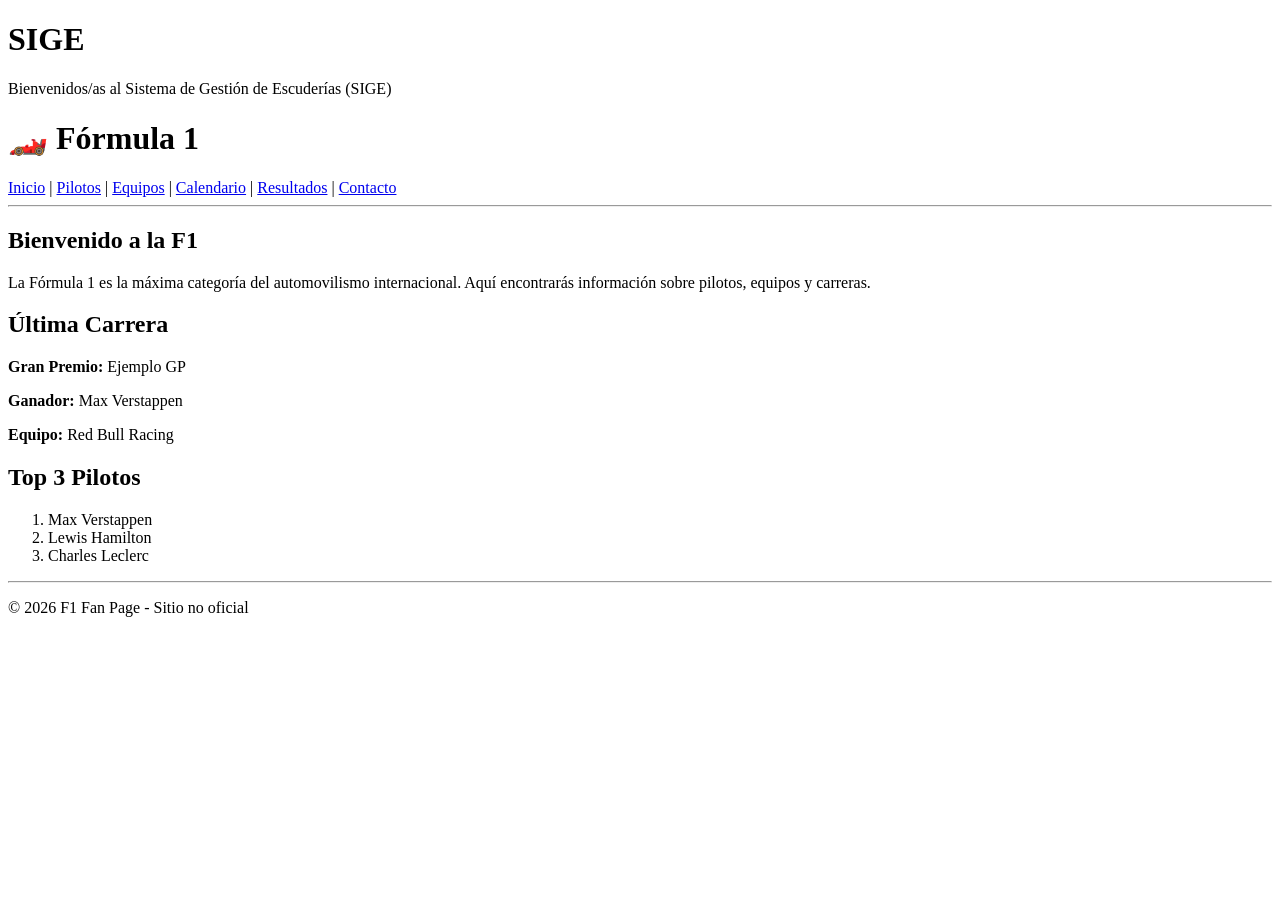
==== index.html @ 99546d3a "Página de contacto añadida junto a su ruta en main" ====
<!DOCTYPE html>
<html lang="en">
<head>
    <meta charset="UTF-8">
    <meta name="viewport" content="width=device-width, initial-scale=1.0">
    <title>SIGE</title>
</head>
<body>
    <h1>SIGE</h1>
    <p>Bienvenidos/as al Sistema de Gestión de Escuderías (SIGE)</p>

    <header>
        <h1>🏎️ Fórmula 1</h1>
        <nav>
            <a href="#">Inicio</a> |
            <a href="#">Pilotos</a> |
            <a href="#">Equipos</a> |
            <a href="#">Calendario</a> |
            <a href="#">Resultados</a> |
            <a href="contacto.html">Contacto</a>
        </nav>
    </header>

    <hr>

    <main>
        <section>
            <h2>Bienvenido a la F1</h2>
            <p>
                La Fórmula 1 es la máxima categoría del automovilismo internacional.
                Aquí encontrarás información sobre pilotos, equipos y carreras.
            </p>
        </section>

        <section>
            <h2>Última Carrera</h2>
            <p><strong>Gran Premio:</strong> Ejemplo GP</p>
            <p><strong>Ganador:</strong> Max Verstappen</p>
            <p><strong>Equipo:</strong> Red Bull Racing</p>
        </section>

        <section>
            <h2>Top 3 Pilotos</h2>
            <ol>
                <li>Max Verstappen</li>
                <li>Lewis Hamilton</li>
                <li>Charles Leclerc</li>
            </ol>
        </section>
    </main>

    <hr>

    <footer>
        <p>© 2026 F1 Fan Page - Sitio no oficial</p>
    </footer>
    
</body>
</html>
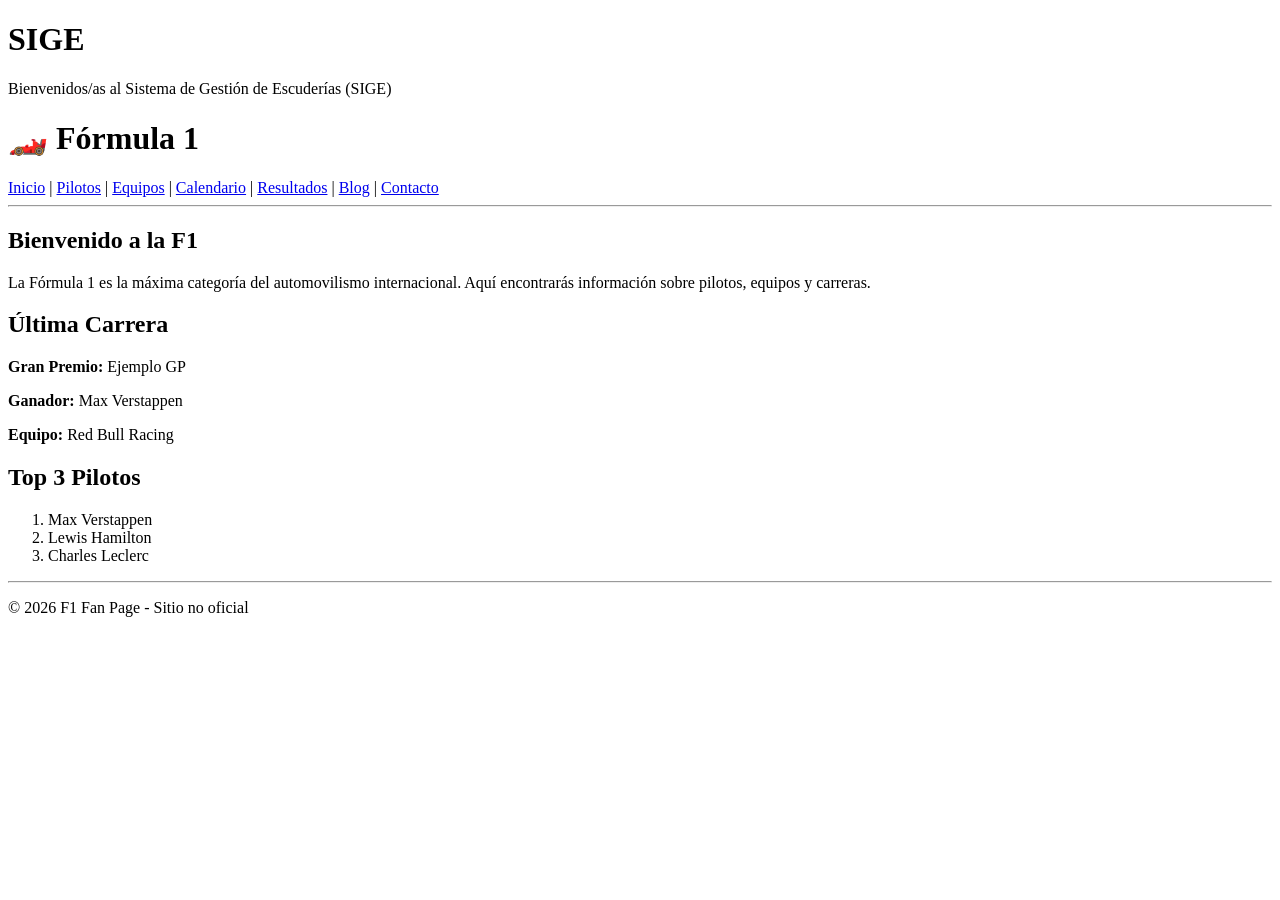
==== commit 0048ea92: "Barra de navegación añadida en cada página, rutas de blog y contacto añadidas." ====
--- a/index.html
+++ b/index.html
@@ -17,6 +17,7 @@
             <a href="#">Equipos</a> |
             <a href="#">Calendario</a> |
             <a href="#">Resultados</a> |
+            <a href="blog.html">Blog</a> |
             <a href="contacto.html">Contacto</a>
         </nav>
     </header>
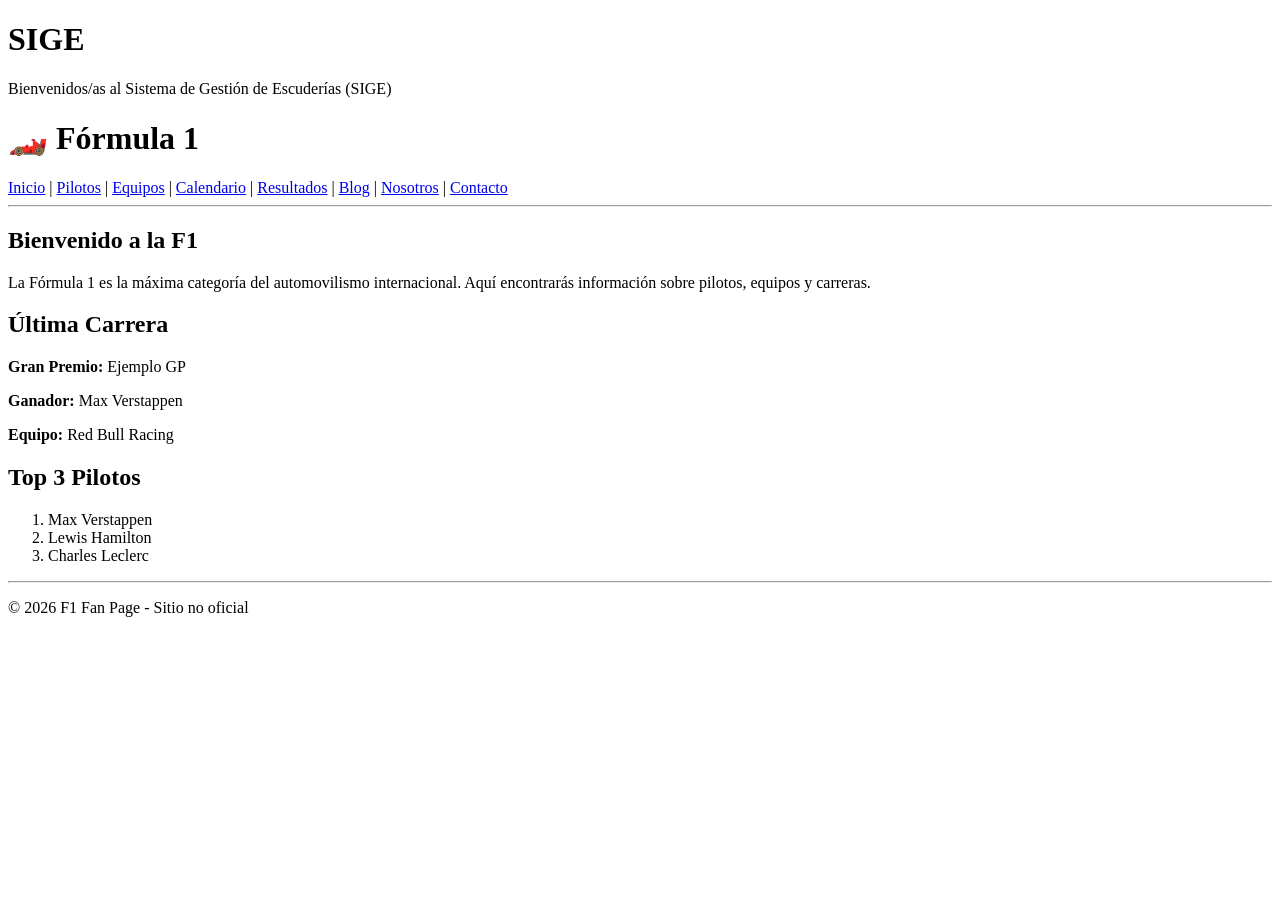
==== commit 26b0f662: "Nav con referencia del apartado de nosotros" ====
--- a/index.html
+++ b/index.html
@@ -18,6 +18,7 @@
             <a href="#">Calendario</a> |
             <a href="#">Resultados</a> |
             <a href="blog.html">Blog</a> |
+            <a href="nosotros.html">Nosotros</a> |
             <a href="contacto.html">Contacto</a>
         </nav>
     </header>
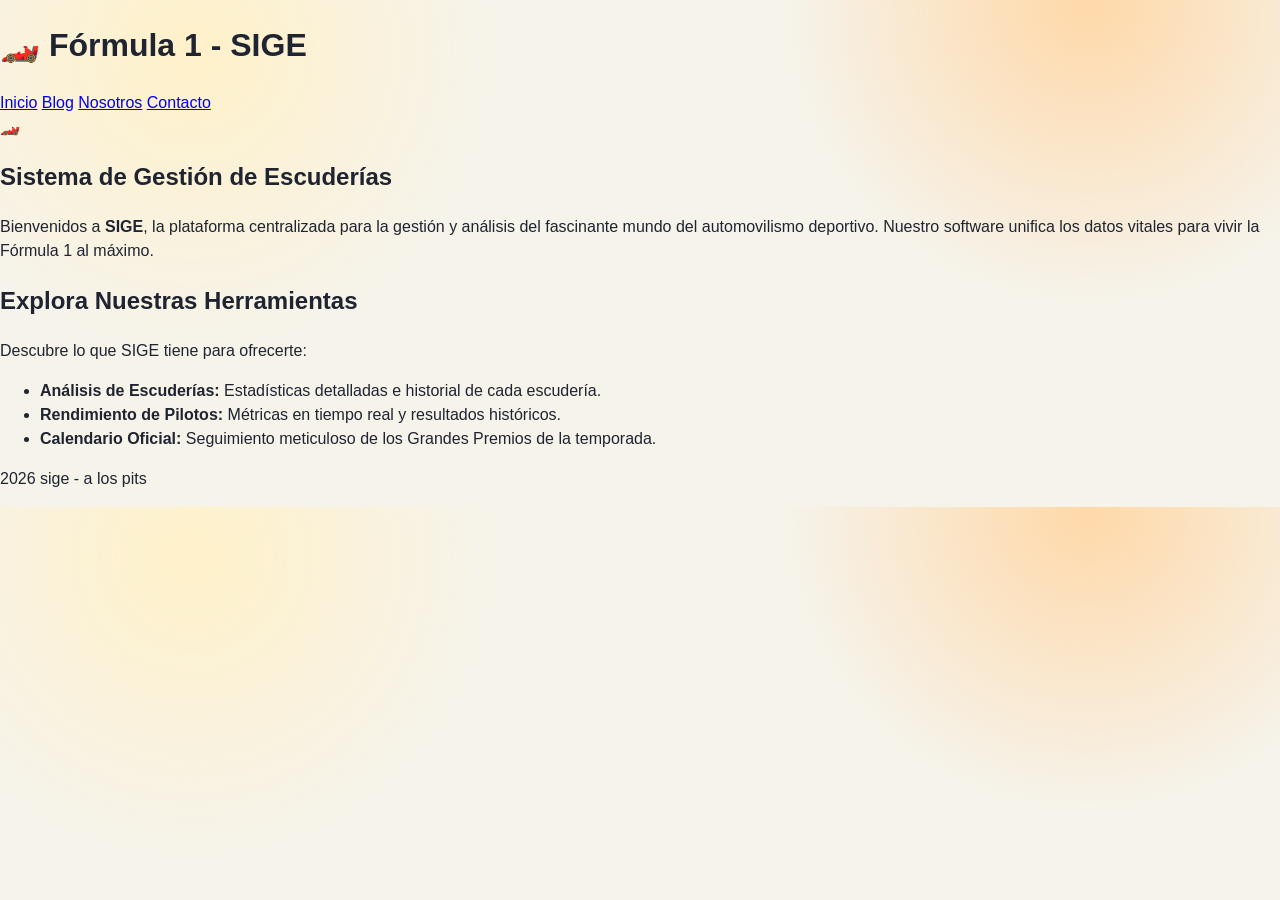
==== commit 72fc7c48: "Se generan cambios de nav y sections por actividad 1 git" ====
--- a/index.html
+++ b/index.html
@@ -4,57 +4,51 @@
     <meta charset="UTF-8">
     <meta name="viewport" content="width=device-width, initial-scale=1.0">
     <title>SIGE</title>
+    <link rel="stylesheet" href="css/styles.css">
+    <script src="js/index.js" defer></script>
 </head>
 <body>
-    <h1>SIGE</h1>
-    <p>Bienvenidos/as al Sistema de Gestión de Escuderías (SIGE)</p>
-
     <header>
-        <h1>🏎️ Fórmula 1</h1>
+        <div class="header-top">
+            <h1>🏎️ Fórmula 1 - SIGE</h1>
+        </div>
         <nav>
-            <a href="#">Inicio</a> |
-            <a href="#">Pilotos</a> |
-            <a href="#">Equipos</a> |
-            <a href="#">Calendario</a> |
-            <a href="#">Resultados</a> |
-            <a href="blog.html">Blog</a> |
-            <a href="nosotros.html">Nosotros</a> |
+            <a href="index.html">Inicio</a>
+            <a href="blog.html">Blog</a>
+            <a href="nosotros.html">Nosotros</a>
             <a href="contacto.html">Contacto</a>
         </nav>
     </header>
 
-    <hr>
+    <div class="hero-track">
+        <div class="speed-lines"></div>
+        <div class="f1-car">
+            <span class="car-emoji">🏎️</span>
+        </div>
+    </div>
 
     <main>
         <section>
-            <h2>Bienvenido a la F1</h2>
+            <h2>Sistema de Gestión de Escuderías</h2>
             <p>
-                La Fórmula 1 es la máxima categoría del automovilismo internacional.
-                Aquí encontrarás información sobre pilotos, equipos y carreras.
+                Bienvenidos a <strong>SIGE</strong>, la plataforma centralizada para la gestión y análisis del fascinante mundo del automovilismo deportivo. 
+                Nuestro software unifica los datos vitales para vivir la Fórmula 1 al máximo.
             </p>
         </section>
 
         <section>
-            <h2>Última Carrera</h2>
-            <p><strong>Gran Premio:</strong> Ejemplo GP</p>
-            <p><strong>Ganador:</strong> Max Verstappen</p>
-            <p><strong>Equipo:</strong> Red Bull Racing</p>
-        </section>
-
-        <section>
-            <h2>Top 3 Pilotos</h2>
-            <ol>
-                <li>Max Verstappen</li>
-                <li>Lewis Hamilton</li>
-                <li>Charles Leclerc</li>
-            </ol>
+            <h2>Explora Nuestras Herramientas</h2>
+            <p>Descubre lo que SIGE tiene para ofrecerte:</p>
+            <ul>
+                <li><strong>Análisis de Escuderías:</strong> Estadísticas detalladas e historial de cada escudería.</li>
+                <li><strong>Rendimiento de Pilotos:</strong> Métricas en tiempo real y resultados históricos.</li>
+                <li><strong>Calendario Oficial:</strong> Seguimiento meticuloso de los Grandes Premios de la temporada.</li>
+            </ul>
         </section>
     </main>
 
-    <hr>
-
     <footer>
-        <p>© 2026 F1 Fan Page - Sitio no oficial</p>
+        <p>2026 sige - a los pits</p>
     </footer>
     
 </body>
--- a/css/styles.css
+++ b/css/styles.css
@@ -0,0 +1,156 @@
+:root {
+	--bg: #f6f3ea;
+	--surface: #fffaf0;
+	--text: #1f2430;
+	--muted: #5b6270;
+	--accent: #b22222;
+	--accent-dark: #7f1313;
+	--line: #e8ddc7;
+}
+
+* {
+	box-sizing: border-box;
+}
+
+body {
+	margin: 0;
+	font-family: "Segoe UI", Tahoma, Geneva, Verdana, sans-serif;
+	color: var(--text);
+	background:
+		radial-gradient(circle at 15% 10%, #fff1c9 0, transparent 25%),
+		radial-gradient(circle at 85% 0, #ffd8a8 0, transparent 25%),
+		var(--bg);
+	line-height: 1.5;
+}
+
+.container {
+	width: min(1100px, 92%);
+	margin: 0 auto;
+}
+
+.site-header {
+	padding: 1.25rem 0 3rem;
+}
+
+.nav {
+	display: flex;
+	justify-content: space-between;
+	align-items: center;
+	gap: 1rem;
+	flex-wrap: wrap;
+}
+
+.logo {
+	margin: 0;
+	letter-spacing: 0.05em;
+}
+
+.menu {
+	list-style: none;
+	display: flex;
+	gap: 1rem;
+	padding: 0;
+	margin: 0;
+	flex-wrap: wrap;
+}
+
+.menu a {
+	text-decoration: none;
+	color: var(--text);
+	font-weight: 600;
+}
+
+.menu a:hover {
+	color: var(--accent);
+}
+
+.hero {
+	background: linear-gradient(120deg, #fffbe8, #ffe9ce);
+	border: 1px solid var(--line);
+	border-radius: 16px;
+	padding: 2.2rem;
+	margin-top: 1.5rem;
+}
+
+.eyebrow {
+	text-transform: uppercase;
+	letter-spacing: 0.08em;
+	color: var(--muted);
+	font-size: 0.8rem;
+	margin-bottom: 0.5rem;
+}
+
+.hero h2 {
+	margin-top: 0;
+	font-size: clamp(1.8rem, 4vw, 2.6rem);
+}
+
+.btn {
+	display: inline-block;
+	margin-top: 0.8rem;
+	background: var(--accent);
+	color: #fff;
+	text-decoration: none;
+	padding: 0.75rem 1.1rem;
+	border-radius: 10px;
+	font-weight: 600;
+}
+
+.btn:hover {
+	background: var(--accent-dark);
+}
+
+.section {
+	background: var(--surface);
+	border: 1px solid var(--line);
+	border-radius: 14px;
+	padding: 1.4rem;
+	margin-bottom: 1rem;
+}
+
+.section h3 {
+	margin-top: 0;
+}
+
+.contacto form {
+	margin-top: 1rem;
+	display: grid;
+	gap: 0.45rem;
+}
+
+.contacto input,
+.contacto textarea {
+	width: 100%;
+	padding: 0.65rem 0.7rem;
+	border-radius: 10px;
+	border: 1px solid #cfc6b1;
+	font: inherit;
+}
+
+.contacto textarea {
+	min-height: 120px;
+	resize: vertical;
+}
+
+.contacto button {
+	width: fit-content;
+	border: 0;
+	border-radius: 10px;
+	background: var(--accent);
+	color: #fff;
+	font-weight: 600;
+	padding: 0.7rem 1rem;
+	cursor: pointer;
+}
+
+.footer {
+	text-align: center;
+	padding: 1.5rem 1rem 2rem;
+	color: var(--muted);
+}
+
+@media (max-width: 700px) {
+	.hero {
+		padding: 1.4rem;
+	}
+}
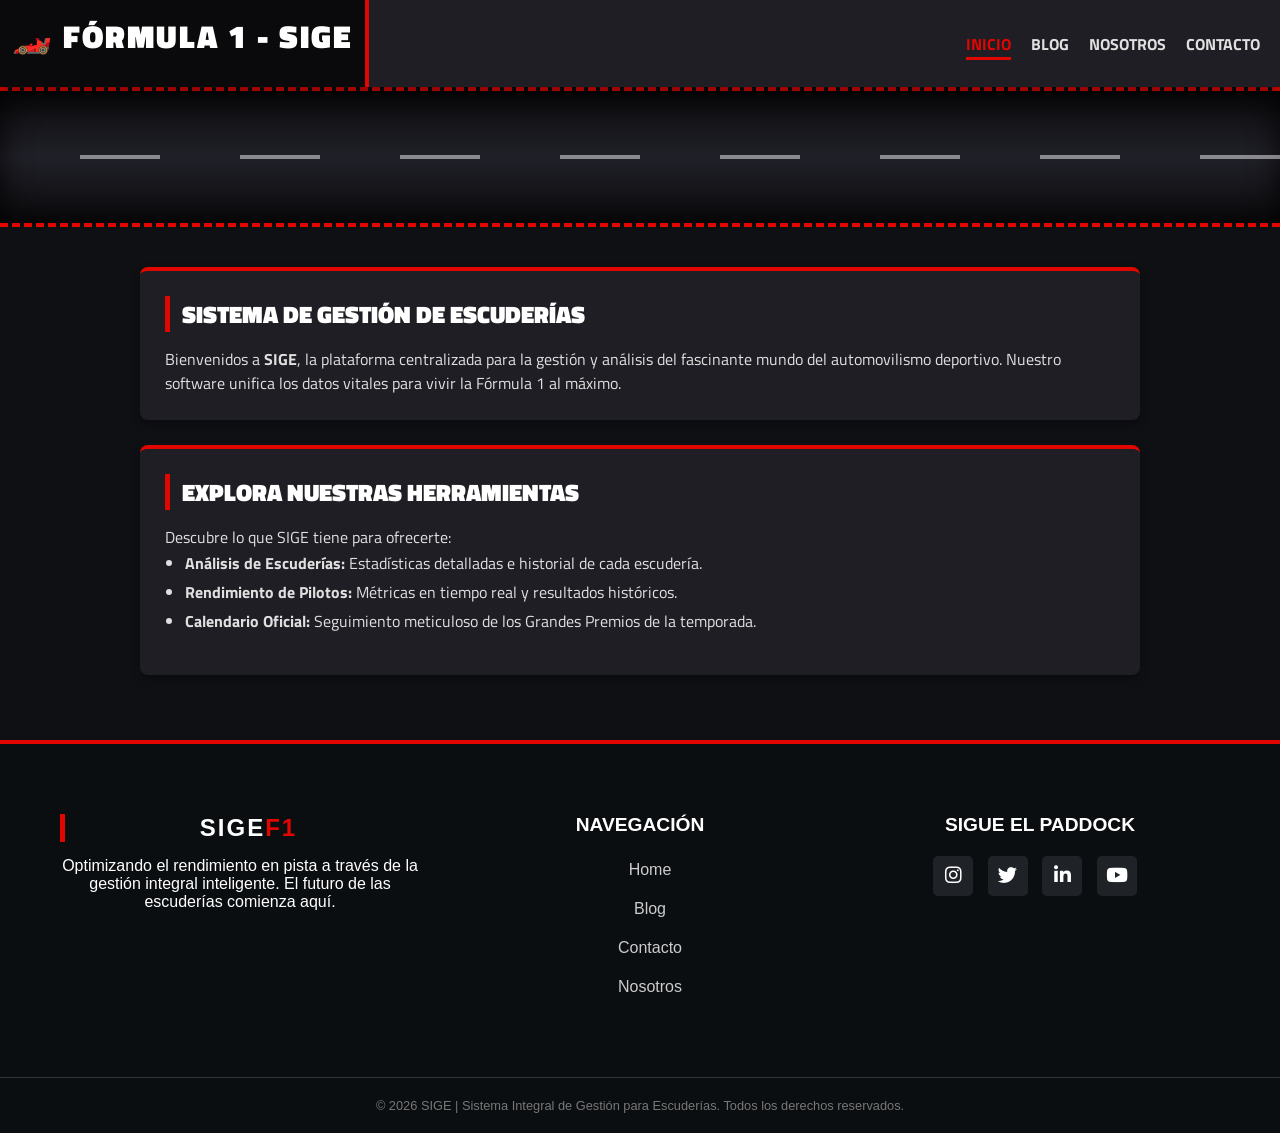
==== commit d752ef8d: "Footer modernizado añadido a cada página." ====
--- a/index.html
+++ b/index.html
@@ -5,6 +5,7 @@
     <meta name="viewport" content="width=device-width, initial-scale=1.0">
     <title>SIGE</title>
     <link rel="stylesheet" href="css/styles.css">
+    <link rel="stylesheet" href="https://cdnjs.cloudflare.com/ajax/libs/font-awesome/6.5.1/css/all.min.css">
     <script src="js/index.js" defer></script>
 </head>
 <body>
@@ -47,9 +48,41 @@
         </section>
     </main>
 
-    <footer>
-        <p>2026 sige - a los pits</p>
-    </footer>
+    <footer class="footer-sige">
+        <div class="container">
+          <div class="footer-content">
+            
+            <div class="footer-section about">
+              <h2 class="logo-text">SIGE<span>F1</span></h2>
+              <p>Optimizando el rendimiento en pista a través de la gestión integral inteligente. El futuro de las escuderías comienza aquí.</p>
+            </div>
+      
+            <div class="footer-section links">
+              <h3>Navegación</h3>
+              <ul>
+                <li><a href="index.html">Home</a></li>
+                <li><a href="blog.html">Blog</a></li>
+                <li><a href="contacto.html">Contacto</a></li>
+                <li><a href="nosotros.html">Nosotros</a></li>
+              </ul>
+            </div>
+      
+            <div class="footer-section social">
+              <h3>Sigue el Paddock</h3>
+              <div class="social-icons">
+                <a href="#"><i class="fab fa-instagram"></i></a>
+                <a href="#"><i class="fab fa-twitter"></i></a>
+                <a href="#"><i class="fab fa-linkedin-in"></i></a>
+                <a href="#"><i class="fab fa-youtube"></i></a>
+              </div>
+            </div>
+          </div>
+      
+          <div class="footer-bottom">
+            &copy; 2026 SIGE | Sistema Integral de Gestión para Escuderías. Todos los derechos reservados.
+          </div>
+        </div>
+      </footer>
     
 </body>
 </html>
--- a/css/styles.css
+++ b/css/styles.css
@@ -1,156 +1,266 @@
+/* Estilos F1 SIGE - Compacto, Moderno y Responsivo */
+@import url('https://fonts.googleapis.com/css2?family=Titillium+Web:wght@400;700;800&display=swap');
+
 :root {
-	--bg: #f6f3ea;
-	--surface: #fffaf0;
-	--text: #1f2430;
-	--muted: #5b6270;
-	--accent: #b22222;
-	--accent-dark: #7f1313;
-	--line: #e8ddc7;
-}
-
-* {
-	box-sizing: border-box;
-}
+	--f1-red: #e10600;
+	--f1-dark: #0f1014;
+	--f1-surface: #1e1e24;
+	--f1-text: #e0e0e0;
+	--f1-text-muted: #9e9e9e;
+	--radius: 8px;
+}
+
+* { margin: 0; padding: 0; box-sizing: border-box; }
 
 body {
-	margin: 0;
-	font-family: "Segoe UI", Tahoma, Geneva, Verdana, sans-serif;
-	color: var(--text);
-	background:
-		radial-gradient(circle at 15% 10%, #fff1c9 0, transparent 25%),
-		radial-gradient(circle at 85% 0, #ffd8a8 0, transparent 25%),
-		var(--bg);
-	line-height: 1.5;
-}
-
-.container {
-	width: min(1100px, 92%);
+	font-family: "Titillium Web", sans-serif;
+	background: var(--f1-dark);
+	color: var(--f1-text);
+	display: flex;
+	flex-direction: column;
+	min-height: 100vh;
+}
+
+header {
+	background: var(--f1-surface);
+	box-shadow: 0 4px 15px rgba(0,0,0,0.5);
+	position: sticky;
+	top: 0;
+	z-index: 100;
+}
+
+.header-top {
+	background: #0a0a0c;
+	color: #fff;
+	padding: 12px;
+	text-align: center;
+	letter-spacing: 2px;
+	border-bottom: 4px solid var(--f1-red);
+}
+
+nav {
+	display: flex;
+	justify-content: center;
+	flex-wrap: wrap;
+	gap: 20px;
+	padding: 15px;
+}
+
+nav a {
+	color: var(--f1-text);
+	text-decoration: none;
+	font-weight: 700;
+	text-transform: uppercase;
+	transition: color 0.3s, transform 0.3s;
+	position: relative;
+}
+
+nav a::after {
+	content: '';
+	position: absolute;
+	width: 0; height: 3px;
+	bottom: -4px; left: 0;
+	background: var(--f1-red);
+	transition: width 0.3s;
+}
+
+nav a:hover, nav a.active { color: var(--f1-red); }
+nav a:hover::after, nav a.active::after { width: 100%; }
+
+main {
+	flex: 1;
+	width: 90%;
+	max-width: 1000px;
+	margin: 40px auto;
+}
+
+h1, h2, h3 { text-transform: uppercase; font-weight: 800; color: #fff; margin-bottom: 15px; }
+h2 { border-left: 5px solid var(--f1-red); padding-left: 12px; }
+
+article, section, form {
+	background: var(--f1-surface);
+	padding: 25px;
+	border-radius: var(--radius);
+	box-shadow: 0 4px 10px rgba(0,0,0,0.3);
+	margin-bottom: 25px;
+	border-top: 4px solid var(--f1-red);
+	transition: transform 0.3s ease, border-color 0.3s;
+}
+
+article:hover, section:hover {
+	transform: translateY(-5px);
+	border-top-color: #fff;
+}
+
+img { width: 100%; border-radius: var(--radius); margin-bottom: 15px; }
+ul { margin-left: 20px; margin-bottom: 15px; line-height: 1.8; }
+
+.contact-info { background: #16161a; padding: 20px; border-radius: var(--radius); margin-bottom: 20px; border: 1px solid #333; }
+.contact-info p { margin-bottom: 10px; font-size: 1.1rem; }
+
+.form-group { margin-bottom: 20px; }
+label { font-weight: 700; display: block; margin-bottom: 8px; color: var(--f1-text-muted); }
+input, textarea {
+	width: 100%; padding: 14px;
+	background: var(--f1-dark);
+	color: #fff;
+	border: 1px solid #333;
+	border-radius: var(--radius);
+	font-family: inherit;
+	transition: 0.3s;
+}
+input:focus, textarea:focus { outline: none; border-color: var(--f1-red); box-shadow: 0 0 8px rgba(225,6,0,0.3);}
+
+button {
+	background: var(--f1-red);
+	color: #fff;
+	border: none;
+	padding: 14px 28px;
+	font-weight: 800;
+	text-transform: uppercase;
+	border-radius: var(--radius);
+	cursor: pointer;
+	transition: 0.3s;
+	width: 100%;
+	letter-spacing: 1px;
+}
+button:hover { background: #ff1a1a; transform: scale(1.02); }
+
+footer {
+	background: #0a0a0c;
+	color: var(--f1-text-muted);
+	text-align: center;
+	padding: 25px;
+	margin-top: auto;
+	border-top: 1px solid #222;
+}
+
+.fade-in { opacity: 0; transform: translateY(20px); transition: 0.6s ease-out; }
+.fade-in.visible { opacity: 1; transform: translateY(0); }
+
+/* Pista y Animación del Auto de Carrera F1 */
+.hero-track {
+	position: relative;
+	width: 100%;
+	height: 140px;
+	background: linear-gradient(0deg, #0a0a0c 0%, #202028 50%, #0a0a0c 100%);
+	border-top: 4px dashed var(--f1-red);
+	border-bottom: 4px dashed var(--f1-red);
+	overflow: hidden;
+	display: flex;
+	align-items: center;
+	box-shadow: inset 0 0 30px rgba(0,0,0,0.8);
+}
+
+.speed-lines {
+	position: absolute;
+	top: 50%;
+	left: 0;
+	width: 200%;
+	height: 4px;
+	background: repeating-linear-gradient(90deg, transparent, transparent 80px, rgba(255,255,255,0.8) 80px, rgba(255,255,255,0.8) 160px);
+	transform: translateY(-50%);
+	animation: moveTrack 0.4s linear infinite;
+	opacity: 0.6;
+}
+
+.f1-car {
+	position: absolute;
+	font-size: 6rem;
+	left: -200px;
+	z-index: 2;
+	display: flex;
+	align-items: center;
+	animation: driveCar 4s cubic-bezier(0.3, 0.1, 0.7, 0.9) infinite;
+	filter: drop-shadow(0 15px 10px rgba(0,0,0,0.8));
+}
+
+.car-emoji {
+	display: inline-block;
+	transform: scaleX(-1);
+}
+
+@keyframes moveTrack {
+	from { transform: translateY(-50%) translateX(0); }
+	to { transform: translateY(-50%) translateX(-160px); }
+}
+
+@keyframes driveCar {
+	0% { left: -250px; transform: scale(0.8) rotate(3deg); }
+	15% { left: 10%; transform: scale(1) rotate(-1deg); }
+	80% { left: 80%; transform: scale(1.1) rotate(1deg); }
+	100% { left: 120%; transform: scale(0.8) rotate(0deg); }
+}
+
+/* Responsivo */
+@media (min-width: 768px) {
+	button { width: auto; }
+	header { display: flex; align-items: center; justify-content: space-between; padding-right: 20px; }
+	.header-top { border-bottom: none; border-right: 4px solid var(--f1-red); }
+	nav { padding: 0; }
+}
+
+/* Estilos Base */
+.footer-sige {
+	background-color: #0b0e11; /* Negro profundo tipo asfalto */
+	color: #ffffff;
+	padding: 50px 0 20px;
+	font-family: 'Segoe UI', Tahoma, Geneva, Verdana, sans-serif;
+	border-top: 4px solid #e10600; /* El rojo característico de la F1 */
+  }
+  
+  .footer-content {
+	display: flex;
+	justify-content: space-around;
+	flex-wrap: wrap;
+	max-width: 1200px;
 	margin: 0 auto;
-}
-
-.site-header {
-	padding: 1.25rem 0 3rem;
-}
-
-.nav {
-	display: flex;
-	justify-content: space-between;
-	align-items: center;
-	gap: 1rem;
-	flex-wrap: wrap;
-}
-
-.logo {
-	margin: 0;
-	letter-spacing: 0.05em;
-}
-
-.menu {
-	list-style: none;
-	display: flex;
-	gap: 1rem;
-	padding: 0;
-	margin: 0;
-	flex-wrap: wrap;
-}
-
-.menu a {
-	text-decoration: none;
-	color: var(--text);
-	font-weight: 600;
-}
-
-.menu a:hover {
-	color: var(--accent);
-}
-
-.hero {
-	background: linear-gradient(120deg, #fffbe8, #ffe9ce);
-	border: 1px solid var(--line);
-	border-radius: 16px;
-	padding: 2.2rem;
-	margin-top: 1.5rem;
-}
-
-.eyebrow {
+  }
+  
+  .footer-section {
+	flex: 1;
+	padding: 20px;
+	min-width: 250px;
+  }
+  
+  .logo-text { font-weight: 800; letter-spacing: 2px; }
+  .logo-text span { color: #e10600; }
+  
+  .footer-section h3 {
+	margin-bottom: 20px;
+	font-size: 1.2rem;
 	text-transform: uppercase;
-	letter-spacing: 0.08em;
-	color: var(--muted);
+  }
+  
+  .footer-section ul { list-style: none; padding: 0; }
+  .footer-section ul li { margin-bottom: 10px; }
+  .footer-section a { color: #ccc; text-decoration: none; transition: 0.3s; }
+  .footer-section a:hover { color: #e10600; }
+  
+  /* Iconos de Redes Sociales */
+  .social-icons a {
+	display: inline-block;
+	width: 40px;
+	height: 40px;
+	background: #1f2328;
+	color: white;
+	text-align: center;
+	line-height: 40px;
+	border-radius: 5px;
+	margin-right: 10px;
+	font-size: 1.2rem;
+	transition: all 0.3s ease;
+  }
+  
+  .social-icons a:hover {
+	transform: translateY(-5px); /* Efecto de elevación */
+  }
+  
+  .footer-bottom {
+	text-align: center;
+	margin-top: 40px;
+	padding-top: 20px;
+	border-top: 1px solid #333;
 	font-size: 0.8rem;
-	margin-bottom: 0.5rem;
-}
-
-.hero h2 {
-	margin-top: 0;
-	font-size: clamp(1.8rem, 4vw, 2.6rem);
-}
-
-.btn {
-	display: inline-block;
-	margin-top: 0.8rem;
-	background: var(--accent);
-	color: #fff;
-	text-decoration: none;
-	padding: 0.75rem 1.1rem;
-	border-radius: 10px;
-	font-weight: 600;
-}
-
-.btn:hover {
-	background: var(--accent-dark);
-}
-
-.section {
-	background: var(--surface);
-	border: 1px solid var(--line);
-	border-radius: 14px;
-	padding: 1.4rem;
-	margin-bottom: 1rem;
-}
-
-.section h3 {
-	margin-top: 0;
-}
-
-.contacto form {
-	margin-top: 1rem;
-	display: grid;
-	gap: 0.45rem;
-}
-
-.contacto input,
-.contacto textarea {
-	width: 100%;
-	padding: 0.65rem 0.7rem;
-	border-radius: 10px;
-	border: 1px solid #cfc6b1;
-	font: inherit;
-}
-
-.contacto textarea {
-	min-height: 120px;
-	resize: vertical;
-}
-
-.contacto button {
-	width: fit-content;
-	border: 0;
-	border-radius: 10px;
-	background: var(--accent);
-	color: #fff;
-	font-weight: 600;
-	padding: 0.7rem 1rem;
-	cursor: pointer;
-}
-
-.footer {
-	text-align: center;
-	padding: 1.5rem 1rem 2rem;
-	color: var(--muted);
-}
-
-@media (max-width: 700px) {
-	.hero {
-		padding: 1.4rem;
-	}
-}
+	color: #777;
+  }
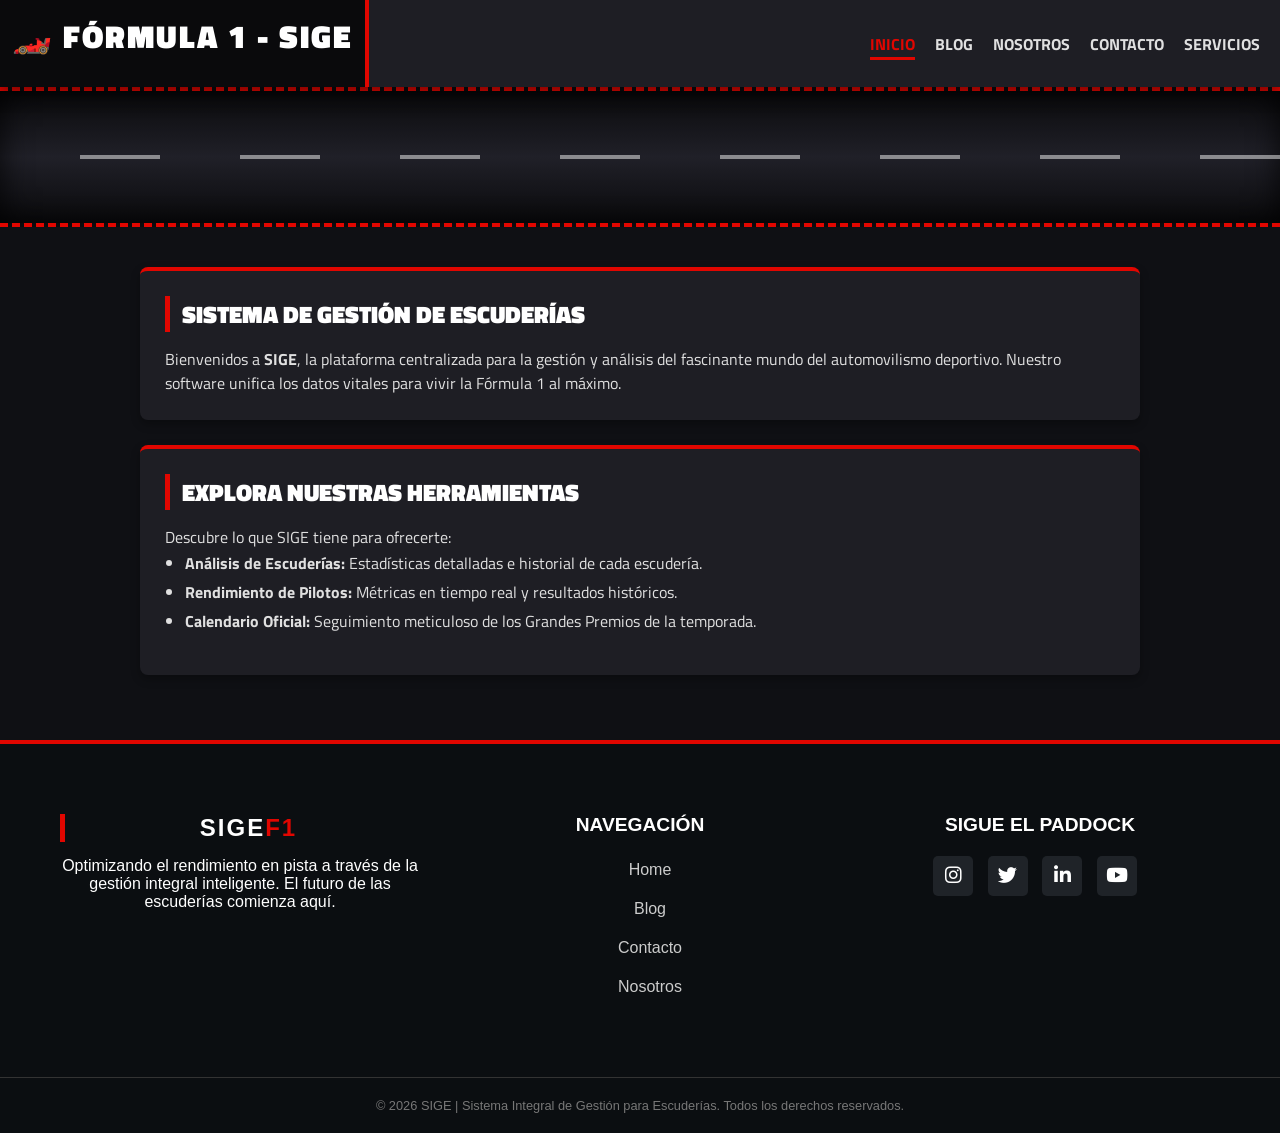
==== commit 072475ce: "Se agrega Servicios mas Fixes varios" ====
--- a/index.html
+++ b/index.html
@@ -18,6 +18,7 @@
             <a href="blog.html">Blog</a>
             <a href="nosotros.html">Nosotros</a>
             <a href="contacto.html">Contacto</a>
+            <a href="servicios.html">Servicios</a>
         </nav>
     </header>
 
--- a/css/styles.css
+++ b/css/styles.css
@@ -264,3 +264,18 @@
 	font-size: 0.8rem;
 	color: #777;
   }
+
+/* Grid para la página de servicios */
+.servicios-grid {
+    display: grid;
+    grid-template-columns: 1fr;
+    gap: 20px;
+    margin-top: 20px;
+}
+
+@media (min-width: 768px) {
+    .servicios-grid { 
+        grid-template-columns: 1fr 1fr; 
+    }
+}
+
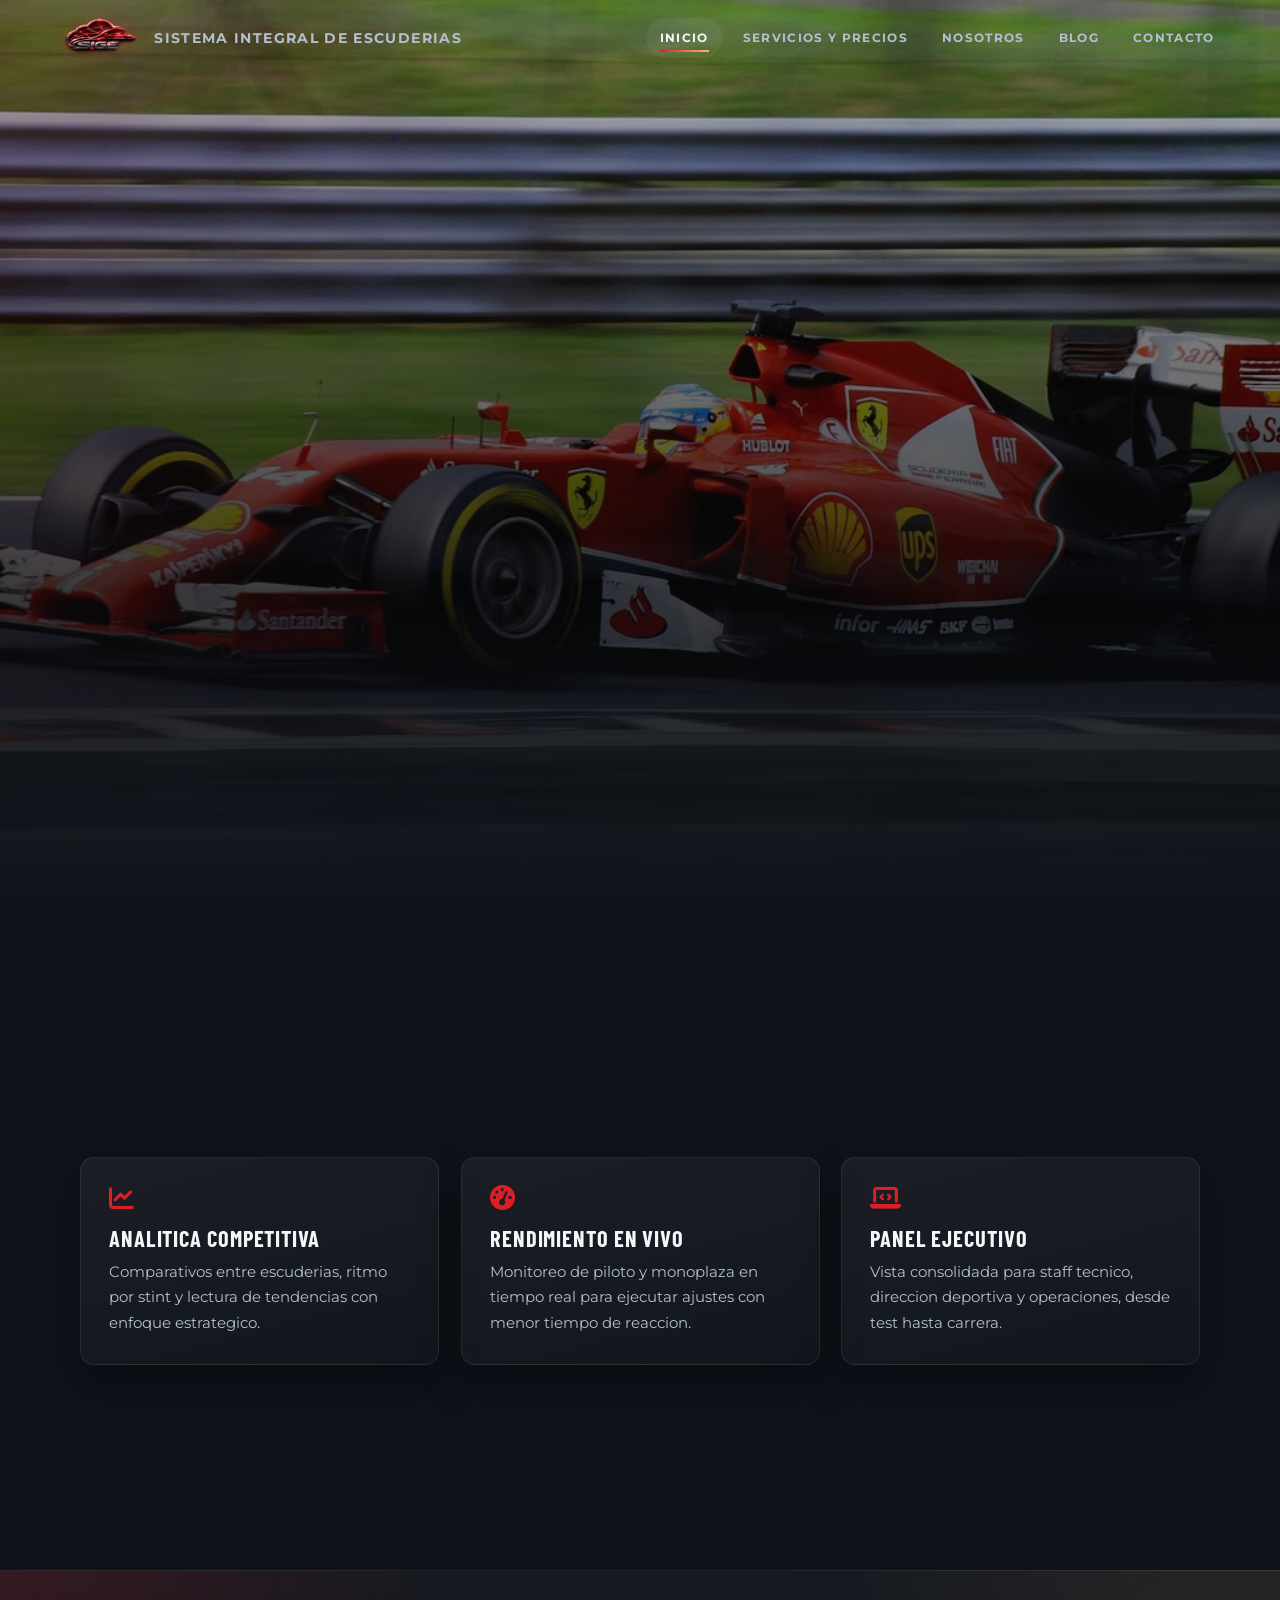
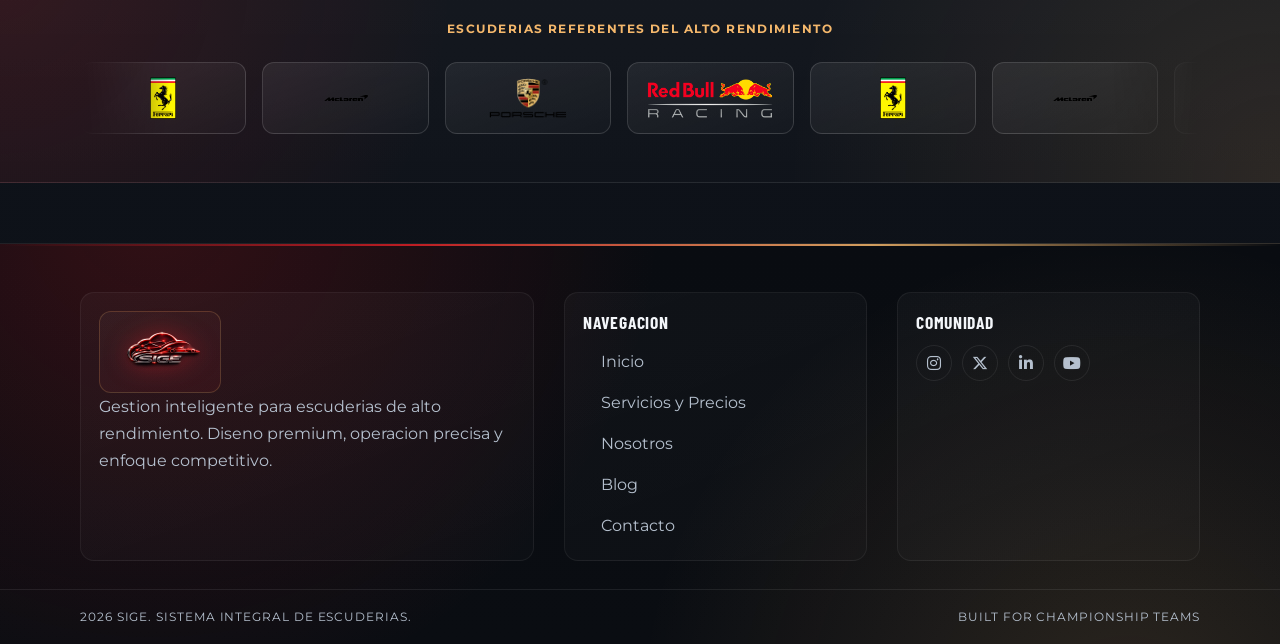
==== commit c4ceeabe: "splash en inicio más optimizacion de apartado premium" ====
--- a/index.html
+++ b/index.html
@@ -1,89 +1,141 @@
 <!DOCTYPE html>
-<html lang="en">
+<html lang="es">
 <head>
-    <meta charset="UTF-8">
-    <meta name="viewport" content="width=device-width, initial-scale=1.0">
-    <title>SIGE</title>
-    <link rel="stylesheet" href="css/styles.css">
-    <link rel="stylesheet" href="https://cdnjs.cloudflare.com/ajax/libs/font-awesome/6.5.1/css/all.min.css">
-    <script src="js/index.js" defer></script>
+  <meta charset="UTF-8">
+  <meta name="viewport" content="width=device-width, initial-scale=1.0">
+  <title>SIGE | Sistema Integral de Escuderias</title>
+  <link rel="stylesheet" href="css/styles.css">
+  <link rel="stylesheet" href="https://cdnjs.cloudflare.com/ajax/libs/font-awesome/6.5.1/css/all.min.css">
+  <script src="js/index.js" defer></script>
 </head>
-<body>
-    <header>
-        <div class="header-top">
-            <h1>🏎️ Fórmula 1 - SIGE</h1>
+<body class="page-home">
+  <div class="splash-screen" id="splashScreen">
+    <div class="splash-logo">
+      <img src="assets/img/SIGELOGO.PNG" alt="SIGE Loading">
+    </div>
+  </div>
+  <header class="site-header">
+    <div class="site-header-inner">
+      <a href="index.html" class="logo-container">
+        <img src="assets/img/SIGELOGO.PNG" alt="Logo SIGE" loading="lazy">
+        <span class="logo-text">Sistema Integral de Escuderias</span>
+      </a>
+      <button class="nav-toggle" type="button" aria-label="Abrir menu" aria-expanded="false">
+        <i class="fa-solid fa-bars" aria-hidden="true"></i>
+      </button>
+      <nav class="main-nav" id="mainNav" aria-label="Principal">
+        <a href="index.html" class="active">Inicio</a>
+        <a href="servicios.html">Servicios y Precios</a>
+        <a href="nosotros.html">Nosotros</a>
+        <a href="blog.html">Blog</a>
+        <a href="contacto.html">Contacto</a>
+      </nav>
+    </div>
+  </header>
+
+  <main>
+    <section class="hero hero-home">
+      <div class="hero-content fade-in">
+        <p class="hero-subtitle">Ingenieria de alto rendimiento</p>
+        <h1 class="hero-title">SIGE para <span>escuderias</span> que compiten por todo</h1>
+        <p class="hero-desc">Gestion de datos, estrategia y operacion deportiva en una plataforma premium inspirada en los estandares de la Formula 1.</p>
+        <div class="hero-actions">
+          <a class="btn btn-solid" href="servicios.html">Ver servicios</a>
+          <a class="btn" href="contacto.html">Hablar con SIGE</a>
         </div>
-        <nav>
-            <a href="index.html">Inicio</a>
-            <a href="blog.html">Blog</a>
-            <a href="nosotros.html">Nosotros</a>
-            <a href="contacto.html">Contacto</a>
-            <a href="servicios.html">Servicios</a>
-        </nav>
-    </header>
+      </div>
+    </section>
 
-    <div class="hero-track">
-        <div class="speed-lines"></div>
-        <div class="f1-car">
-            <span class="car-emoji">🏎️</span>
+    <section class="section">
+      <div class="container">
+        <div class="section-heading fade-in">
+          <p class="eyebrow">Plataforma integral</p>
+          <h2 class="section-title">Todo el <span>ecosistema</span> de carrera</h2>
+          <p class="section-intro">SIGE centraliza telemetria, operacion de pits, analitica historica y comunicacion tecnica para tomar decisiones mas rapidas, precisas y consistentes en cada vuelta.</p>
         </div>
-    </div>
 
-    <main>
-        <section>
-            <h2>Sistema de Gestión de Escuderías</h2>
-            <p>
-                Bienvenidos a <strong>SIGE</strong>, la plataforma centralizada para la gestión y análisis del fascinante mundo del automovilismo deportivo. 
-                Nuestro software unifica los datos vitales para vivir la Fórmula 1 al máximo.
-            </p>
-        </section>
+        <div class="content-grid">
+          <article class="card fade-in">
+            <i class="fa-solid fa-chart-line" aria-hidden="true"></i>
+            <h3>Analitica competitiva</h3>
+            <p>Comparativos entre escuderias, ritmo por stint y lectura de tendencias con enfoque estrategico.</p>
+          </article>
+          <article class="card fade-in">
+            <i class="fa-solid fa-gauge-high" aria-hidden="true"></i>
+            <h3>Rendimiento en vivo</h3>
+            <p>Monitoreo de piloto y monoplaza en tiempo real para ejecutar ajustes con menor tiempo de reaccion.</p>
+          </article>
+          <article class="card fade-in">
+            <i class="fa-solid fa-laptop-code" aria-hidden="true"></i>
+            <h3>Panel ejecutivo</h3>
+            <p>Vista consolidada para staff tecnico, direccion deportiva y operaciones, desde test hasta carrera.</p>
+          </article>
+        </div>
 
-        <section>
-            <h2>Explora Nuestras Herramientas</h2>
-            <p>Descubre lo que SIGE tiene para ofrecerte:</p>
-            <ul>
-                <li><strong>Análisis de Escuderías:</strong> Estadísticas detalladas e historial de cada escudería.</li>
-                <li><strong>Rendimiento de Pilotos:</strong> Métricas en tiempo real y resultados históricos.</li>
-                <li><strong>Calendario Oficial:</strong> Seguimiento meticuloso de los Grandes Premios de la temporada.</li>
-            </ul>
-        </section>
-    </main>
+        <div class="kpi-strip fade-in">
+          <div class="kpi"><strong>24/7</strong><span>Soporte tecnico</span></div>
+          <div class="kpi"><strong>99.9%</strong><span>Disponibilidad</span></div>
+          <div class="kpi"><strong>+40%</strong><span>Mejor tiempo de decision</span></div>
+          <div class="kpi"><strong>1 sola</strong><span>Plataforma central</span></div>
+        </div>
+      </div>
+    </section>
 
-    <footer class="footer-sige">
-        <div class="container">
-          <div class="footer-content">
-            
-            <div class="footer-section about">
-              <h2 class="logo-text">SIGE<span>F1</span></h2>
-              <p>Optimizando el rendimiento en pista a través de la gestión integral inteligente. El futuro de las escuderías comienza aquí.</p>
-            </div>
-      
-            <div class="footer-section links">
-              <h3>Navegación</h3>
-              <ul>
-                <li><a href="index.html">Home</a></li>
-                <li><a href="blog.html">Blog</a></li>
-                <li><a href="contacto.html">Contacto</a></li>
-                <li><a href="nosotros.html">Nosotros</a></li>
-              </ul>
-            </div>
-      
-            <div class="footer-section social">
-              <h3>Sigue el Paddock</h3>
-              <div class="social-icons">
-                <a href="#"><i class="fab fa-instagram"></i></a>
-                <a href="#"><i class="fab fa-twitter"></i></a>
-                <a href="#"><i class="fab fa-linkedin-in"></i></a>
-                <a href="#"><i class="fab fa-youtube"></i></a>
-              </div>
-            </div>
-          </div>
-      
-          <div class="footer-bottom">
-            &copy; 2026 SIGE | Sistema Integral de Gestión para Escuderías. Todos los derechos reservados.
+    <section class="sponsors">
+      <div class="container">
+        <p class="sponsors-heading">Escuderias referentes del alto rendimiento</p>
+        <div class="sponsor-carousel" aria-label="Escuderias destacadas">
+          <div class="sponsor-track">
+            <div class="sponsor-logo"><img src="assets/img/ferrari.png" alt="Ferrari"></div>
+            <div class="sponsor-logo"><img src="assets/svg/mclaren.svg" alt="McLaren"></div>
+            <div class="sponsor-logo"><img src="assets/img/Porsche-logo.png" alt="Porsche"></div>
+            <div class="sponsor-logo"><img src="assets/img/RedBullRacing.png" alt="Red Bull Racing"></div>
+            <div class="sponsor-logo"><img src="assets/img/ferrari.png" alt="Ferrari"></div>
+            <div class="sponsor-logo"><img src="assets/svg/mclaren.svg" alt="McLaren"></div>
+            <div class="sponsor-logo"><img src="assets/img/Porsche-logo.png" alt="Porsche"></div>
+            <div class="sponsor-logo"><img src="assets/img/RedBullRacing.png" alt="Red Bull Racing"></div>
           </div>
         </div>
-      </footer>
-    
+      </div>
+    </section>
+  </main>
+
+  <footer class="site-footer">
+    <div class="container footer-content">
+      <div>
+        <a href="index.html" class="logo-container">
+          <img src="assets/img/SIGELOGO.PNG" alt="Logo SIGE" loading="lazy">
+        </a>
+        <p>Gestion inteligente para escuderias de alto rendimiento. Diseno premium, operacion precisa y enfoque competitivo.</p>
+      </div>
+      <div>
+        <h3 class="footer-title">Navegacion</h3>
+        <ul class="footer-links">
+          <li><a href="index.html">Inicio</a></li>
+          <li><a href="servicios.html">Servicios y Precios</a></li>
+          <li><a href="nosotros.html">Nosotros</a></li>
+          <li><a href="blog.html">Blog</a></li>
+          <li><a href="contacto.html">Contacto</a></li>
+        </ul>
+      </div>
+      <div>
+        <h3 class="footer-title">Comunidad</h3>
+        <div class="social-icons">
+          <a href="#" aria-label="Instagram"><i class="fa-brands fa-instagram"></i></a>
+          <a href="#" aria-label="X"><i class="fa-brands fa-x-twitter"></i></a>
+          <a href="#" aria-label="LinkedIn"><i class="fa-brands fa-linkedin-in"></i></a>
+          <a href="#" aria-label="YouTube"><i class="fa-brands fa-youtube"></i></a>
+        </div>
+      </div>
+    </div>
+    <div class="footer-bottom">
+      <div class="container">
+        <span>2026 SIGE. Sistema Integral de Escuderias.</span>
+        <span>Built for Championship Teams</span>
+      </div>
+    </div>
+  </footer>
 </body>
-</html>+</html>
+
+
--- a/css/styles.css
+++ b/css/styles.css
@@ -1,281 +1,1247 @@
-/* Estilos F1 SIGE - Compacto, Moderno y Responsivo */
-@import url('https://fonts.googleapis.com/css2?family=Titillium+Web:wght@400;700;800&display=swap');
+@import url("https://fonts.googleapis.com/css2?family=Barlow+Condensed:wght@500;700;800&family=Montserrat:wght@300;400;500;600;700&display=swap");
 
 :root {
-	--f1-red: #e10600;
-	--f1-dark: #0f1014;
-	--f1-surface: #1e1e24;
-	--f1-text: #e0e0e0;
-	--f1-text-muted: #9e9e9e;
-	--radius: 8px;
-}
-
-* { margin: 0; padding: 0; box-sizing: border-box; }
+    --bg-0: #07090c;
+    --bg-1: #0f131a;
+    --bg-2: #171d26;
+    --surface: #161c24;
+    --surface-2: #1f2731;
+    --text: #f3f6fa;
+    --text-soft: #b5c0ce;
+    --accent: #da1f26;
+    --accent-alt: #f5b86c;
+    --line: rgba(255, 255, 255, 0.08);
+    --shadow: 0 18px 40px rgba(0, 0, 0, 0.35);
+    --radius: 14px;
+    --transition: 240ms cubic-bezier(0.22, 1, 0.36, 1);
+    --header-height: 76px;
+}
+
+* {
+    margin: 0;
+    padding: 0;
+    box-sizing: border-box;
+}
+
+html {
+    scroll-behavior: smooth;
+}
+
+body.splash-active {
+    overflow: hidden;
+}
+
+.splash-screen {
+    position: fixed;
+    inset: 0;
+    z-index: 9999;
+    display: flex;
+    align-items: center;
+    justify-content: center;
+    background: var(--bg-0);
+    opacity: 0;
+    pointer-events: none;
+    transition: opacity 0.8s ease;
+}
+
+.splash-screen.active {
+    opacity: 1;
+    pointer-events: auto;
+}
+
+.splash-logo {
+    position: relative;
+    width: clamp(180px, 30vw, 320px);
+    height: clamp(180px, 30vw, 320px);
+    display: flex;
+    align-items: center;
+    justify-content: center;
+    animation: splashPulse 3s ease-out forwards;
+    will-change: opacity;
+}
+
+.splash-logo::before {
+    content: "";
+    position: absolute;
+    inset: -30px;
+    border-radius: 50%;
+    background: radial-gradient(circle, rgba(218, 31, 38, 0.6) 0%, transparent 70%);
+    animation: splashGlow 2.5s ease-out forwards;
+    filter: blur(20px);
+}
+
+.splash-logo img {
+    position: relative;
+    z-index: 2;
+    width: 100%;
+    height: 100%;
+    object-fit: contain;
+    animation: splashZoom 3s ease-out forwards;
+    will-change: transform, opacity;
+    backface-visibility: hidden;
+    -webkit-font-smoothing: antialiased;
+}
+
+@keyframes splashGlow {
+    0% {
+        box-shadow: 0 0 60px rgba(218, 31, 38, 1), inset 0 0 40px rgba(218, 31, 38, 0.5);
+        transform: scale(1);
+    }
+    100% {
+        box-shadow: 0 0 20px rgba(218, 31, 38, 0.3), inset 0 0 10px rgba(218, 31, 38, 0.1);
+        transform: scale(1.2);
+    }
+}
+
+@keyframes splashZoom {
+    0% {
+        transform: scale(0.8);
+        opacity: 0.8;
+    }
+    100% {
+        transform: scale(1);
+        opacity: 1;
+    }
+}
+
+@keyframes splashPulse {
+    0% {
+        opacity: 1;
+    }
+    85% {
+        opacity: 1;
+    }
+    100% {
+        opacity: 0;
+    }
+}
 
 body {
-	font-family: "Titillium Web", sans-serif;
-	background: var(--f1-dark);
-	color: var(--f1-text);
-	display: flex;
-	flex-direction: column;
-	min-height: 100vh;
-}
-
-header {
-	background: var(--f1-surface);
-	box-shadow: 0 4px 15px rgba(0,0,0,0.5);
-	position: sticky;
-	top: 0;
-	z-index: 100;
-}
-
-.header-top {
-	background: #0a0a0c;
-	color: #fff;
-	padding: 12px;
-	text-align: center;
-	letter-spacing: 2px;
-	border-bottom: 4px solid var(--f1-red);
-}
-
-nav {
-	display: flex;
-	justify-content: center;
-	flex-wrap: wrap;
-	gap: 20px;
-	padding: 15px;
-}
-
-nav a {
-	color: var(--f1-text);
-	text-decoration: none;
-	font-weight: 700;
-	text-transform: uppercase;
-	transition: color 0.3s, transform 0.3s;
-	position: relative;
-}
-
-nav a::after {
-	content: '';
-	position: absolute;
-	width: 0; height: 3px;
-	bottom: -4px; left: 0;
-	background: var(--f1-red);
-	transition: width 0.3s;
-}
-
-nav a:hover, nav a.active { color: var(--f1-red); }
-nav a:hover::after, nav a.active::after { width: 100%; }
+    font-family: "Montserrat", sans-serif;
+    color: var(--text);
+    background:
+        radial-gradient(circle at 8% -10%, rgba(218, 31, 38, 0.24), transparent 35%),
+        radial-gradient(circle at 92% 8%, rgba(245, 184, 108, 0.14), transparent 30%),
+        linear-gradient(180deg, var(--bg-0) 0%, var(--bg-1) 45%, #0d1118 100%);
+    min-height: 100vh;
+    overflow-x: hidden;
+    -webkit-font-smoothing: antialiased;
+}
 
 main {
-	flex: 1;
-	width: 90%;
-	max-width: 1000px;
-	margin: 40px auto;
-}
-
-h1, h2, h3 { text-transform: uppercase; font-weight: 800; color: #fff; margin-bottom: 15px; }
-h2 { border-left: 5px solid var(--f1-red); padding-left: 12px; }
-
-article, section, form {
-	background: var(--f1-surface);
-	padding: 25px;
-	border-radius: var(--radius);
-	box-shadow: 0 4px 10px rgba(0,0,0,0.3);
-	margin-bottom: 25px;
-	border-top: 4px solid var(--f1-red);
-	transition: transform 0.3s ease, border-color 0.3s;
-}
-
-article:hover, section:hover {
-	transform: translateY(-5px);
-	border-top-color: #fff;
-}
-
-img { width: 100%; border-radius: var(--radius); margin-bottom: 15px; }
-ul { margin-left: 20px; margin-bottom: 15px; line-height: 1.8; }
-
-.contact-info { background: #16161a; padding: 20px; border-radius: var(--radius); margin-bottom: 20px; border: 1px solid #333; }
-.contact-info p { margin-bottom: 10px; font-size: 1.1rem; }
-
-.form-group { margin-bottom: 20px; }
-label { font-weight: 700; display: block; margin-bottom: 8px; color: var(--f1-text-muted); }
-input, textarea {
-	width: 100%; padding: 14px;
-	background: var(--f1-dark);
-	color: #fff;
-	border: 1px solid #333;
-	border-radius: var(--radius);
-	font-family: inherit;
-	transition: 0.3s;
-}
-input:focus, textarea:focus { outline: none; border-color: var(--f1-red); box-shadow: 0 0 8px rgba(225,6,0,0.3);}
-
-button {
-	background: var(--f1-red);
-	color: #fff;
-	border: none;
-	padding: 14px 28px;
-	font-weight: 800;
-	text-transform: uppercase;
-	border-radius: var(--radius);
-	cursor: pointer;
-	transition: 0.3s;
-	width: 100%;
-	letter-spacing: 1px;
-}
-button:hover { background: #ff1a1a; transform: scale(1.02); }
-
-footer {
-	background: #0a0a0c;
-	color: var(--f1-text-muted);
-	text-align: center;
-	padding: 25px;
-	margin-top: auto;
-	border-top: 1px solid #222;
-}
-
-.fade-in { opacity: 0; transform: translateY(20px); transition: 0.6s ease-out; }
-.fade-in.visible { opacity: 1; transform: translateY(0); }
-
-/* Pista y Animación del Auto de Carrera F1 */
-.hero-track {
-	position: relative;
-	width: 100%;
-	height: 140px;
-	background: linear-gradient(0deg, #0a0a0c 0%, #202028 50%, #0a0a0c 100%);
-	border-top: 4px dashed var(--f1-red);
-	border-bottom: 4px dashed var(--f1-red);
-	overflow: hidden;
-	display: flex;
-	align-items: center;
-	box-shadow: inset 0 0 30px rgba(0,0,0,0.8);
-}
-
-.speed-lines {
-	position: absolute;
-	top: 50%;
-	left: 0;
-	width: 200%;
-	height: 4px;
-	background: repeating-linear-gradient(90deg, transparent, transparent 80px, rgba(255,255,255,0.8) 80px, rgba(255,255,255,0.8) 160px);
-	transform: translateY(-50%);
-	animation: moveTrack 0.4s linear infinite;
-	opacity: 0.6;
-}
-
-.f1-car {
-	position: absolute;
-	font-size: 6rem;
-	left: -200px;
-	z-index: 2;
-	display: flex;
-	align-items: center;
-	animation: driveCar 4s cubic-bezier(0.3, 0.1, 0.7, 0.9) infinite;
-	filter: drop-shadow(0 15px 10px rgba(0,0,0,0.8));
-}
-
-.car-emoji {
-	display: inline-block;
-	transform: scaleX(-1);
-}
-
-@keyframes moveTrack {
-	from { transform: translateY(-50%) translateX(0); }
-	to { transform: translateY(-50%) translateX(-160px); }
-}
-
-@keyframes driveCar {
-	0% { left: -250px; transform: scale(0.8) rotate(3deg); }
-	15% { left: 10%; transform: scale(1) rotate(-1deg); }
-	80% { left: 80%; transform: scale(1.1) rotate(1deg); }
-	100% { left: 120%; transform: scale(0.8) rotate(0deg); }
-}
-
-/* Responsivo */
-@media (min-width: 768px) {
-	button { width: auto; }
-	header { display: flex; align-items: center; justify-content: space-between; padding-right: 20px; }
-	.header-top { border-bottom: none; border-right: 4px solid var(--f1-red); }
-	nav { padding: 0; }
-}
-
-/* Estilos Base */
-.footer-sige {
-	background-color: #0b0e11; /* Negro profundo tipo asfalto */
-	color: #ffffff;
-	padding: 50px 0 20px;
-	font-family: 'Segoe UI', Tahoma, Geneva, Verdana, sans-serif;
-	border-top: 4px solid #e10600; /* El rojo característico de la F1 */
-  }
-  
-  .footer-content {
-	display: flex;
-	justify-content: space-around;
-	flex-wrap: wrap;
-	max-width: 1200px;
-	margin: 0 auto;
-  }
-  
-  .footer-section {
-	flex: 1;
-	padding: 20px;
-	min-width: 250px;
-  }
-  
-  .logo-text { font-weight: 800; letter-spacing: 2px; }
-  .logo-text span { color: #e10600; }
-  
-  .footer-section h3 {
-	margin-bottom: 20px;
-	font-size: 1.2rem;
-	text-transform: uppercase;
-  }
-  
-  .footer-section ul { list-style: none; padding: 0; }
-  .footer-section ul li { margin-bottom: 10px; }
-  .footer-section a { color: #ccc; text-decoration: none; transition: 0.3s; }
-  .footer-section a:hover { color: #e10600; }
-  
-  /* Iconos de Redes Sociales */
-  .social-icons a {
-	display: inline-block;
-	width: 40px;
-	height: 40px;
-	background: #1f2328;
-	color: white;
-	text-align: center;
-	line-height: 40px;
-	border-radius: 5px;
-	margin-right: 10px;
-	font-size: 1.2rem;
-	transition: all 0.3s ease;
-  }
-  
-  .social-icons a:hover {
-	transform: translateY(-5px); /* Efecto de elevación */
-  }
-  
-  .footer-bottom {
-	text-align: center;
-	margin-top: 40px;
-	padding-top: 20px;
-	border-top: 1px solid #333;
-	font-size: 0.8rem;
-	color: #777;
-  }
-
-/* Grid para la página de servicios */
-.servicios-grid {
-    display: grid;
-    grid-template-columns: 1fr;
+    min-height: calc(100vh - var(--header-height));
+}
+
+.container {
+    width: min(1120px, 92%);
+    margin: 0 auto;
+}
+
+.section {
+    padding: 88px 0;
+}
+
+h1,
+h2,
+h3,
+h4 {
+    font-family: "Barlow Condensed", sans-serif;
+    text-transform: uppercase;
+    letter-spacing: 0.04em;
+}
+
+p {
+    color: var(--text-soft);
+    line-height: 1.7;
+}
+
+.section-heading {
+    margin-bottom: 30px;
+}
+
+.eyebrow {
+    display: inline-block;
+    margin-bottom: 10px;
+    color: var(--accent-alt);
+    text-transform: uppercase;
+    letter-spacing: 0.14em;
+    font-size: 0.78rem;
+    font-weight: 700;
+}
+
+.section-title {
+    font-size: clamp(2rem, 5vw, 3.2rem);
+    line-height: 1.05;
+}
+
+.section-title span {
+    color: var(--accent);
+}
+
+.section-intro {
+    max-width: 760px;
+}
+
+.btn {
+    display: inline-flex;
+    align-items: center;
+    justify-content: center;
+    min-height: 48px;
+    padding: 0 24px;
+    border-radius: 999px;
+    border: 1px solid var(--line);
+    color: var(--text);
+    background: rgba(255, 255, 255, 0.02);
+    text-decoration: none;
+    text-transform: uppercase;
+    letter-spacing: 0.08em;
+    font-size: 0.78rem;
+    font-weight: 700;
+    transition: var(--transition);
+}
+
+.btn:hover {
+    border-color: rgba(245, 184, 108, 0.45);
+    transform: translateZ(0) translateY(-2px);
+    will-change: transform;
+}
+
+.btn-solid {
+    background: linear-gradient(135deg, #bf151d 0%, var(--accent) 60%, #f4494f 100%);
+    border-color: transparent;
+    box-shadow: 0 8px 20px rgba(218, 31, 38, 0.35);
+}
+
+.btn-solid:hover {
+    box-shadow: 0 12px 28px rgba(218, 31, 38, 0.48);
+}
+
+.site-header {
+    position: fixed;
+    inset: 0 0 auto;
+    height: var(--header-height);
+    z-index: 999;
+    border-bottom: 1px solid transparent;
+    transition: var(--transition);
+    will-change: background, border-bottom-color;
+    contain: layout style;
+}
+
+.site-header.is-scrolled {
+    background: rgba(7, 9, 12, 0.84);
+    border-bottom-color: var(--line);
+    backdrop-filter: blur(12px);
+}
+
+.site-header-inner {
+    width: min(1180px, 92%);
+    height: 100%;
+    margin: 0 auto;
+    display: flex;
+    align-items: center;
+    justify-content: space-between;
+    gap: 22px;
+}
+
+.logo-container {
+    display: inline-flex;
+    align-items: center;
+    gap: 10px;
+    text-decoration: none;
+    color: var(--text);
+}
+
+.logo-container img {
+    width: auto;
+    height: 54px;
+    object-fit: contain;
+    filter: drop-shadow(0 0 10px rgba(218, 31, 38, 0.35));
+    transition: transform var(--transition), filter var(--transition);
+}
+
+.site-header .logo-container img {
+    height: 56px;
+}
+
+.page-home .site-header .logo-container img {
+    height: 62px;
+}
+
+.site-footer .logo-container {
+    padding: 8px 12px;
+    border-radius: 12px;
+    border: 1px solid rgba(245, 184, 108, 0.2);
+    background: linear-gradient(160deg, rgba(255, 255, 255, 0.03), rgba(218, 31, 38, 0.08));
+    display: inline-flex;
+}
+
+.site-footer .logo-container img {
+    height: 64px;
+    filter: drop-shadow(0 0 12px rgba(218, 31, 38, 0.42));
+    display: block;
+}
+
+.logo-container:hover img {
+    transform: translateZ(0) scale(1.03);
+    filter: drop-shadow(0 0 14px rgba(218, 31, 38, 0.5));
+}
+
+.logo-text {
+    font-size: 0.85rem;
+    letter-spacing: 0.1em;
+    text-transform: uppercase;
+    font-weight: 700;
+    color: var(--text-soft);
+}
+
+.main-nav {
+    display: flex;
+    align-items: center;
+    gap: 6px;
+}
+
+.main-nav a {
+    position: relative;
+    display: inline-flex;
+    align-items: center;
+    justify-content: center;
+    min-height: 40px;
+    padding: 0 14px;
+    color: var(--text-soft);
+    text-decoration: none;
+    font-size: 0.76rem;
+    font-weight: 700;
+    letter-spacing: 0.11em;
+    text-transform: uppercase;
+    border-radius: 999px;
+    transition: var(--transition);
+}
+
+.main-nav a:hover,
+.main-nav a.active {
+    color: var(--text);
+    background: rgba(255, 255, 255, 0.06);
+}
+
+.main-nav a::after {
+    content: "";
+    position: absolute;
+    left: 14px;
+    right: 14px;
+    bottom: 6px;
+    height: 2px;
+    background: linear-gradient(90deg, var(--accent), var(--accent-alt));
+    transform: scaleX(0);
+    transform-origin: center;
+    transition: var(--transition);
+}
+
+.main-nav a:hover::after,
+.main-nav a.active::after {
+    transform: scaleX(1);
+}
+
+.nav-toggle {
+    display: none;
+    border: 0;
+    width: 44px;
+    height: 44px;
+    border-radius: 50%;
+    background: rgba(255, 255, 255, 0.08);
+    color: var(--text);
+    cursor: pointer;
+}
+
+.hero {
+    position: relative;
+    min-height: 64vh;
+    display: grid;
+    place-items: center;
+    text-align: center;
+    padding-top: calc(var(--header-height) + 30px);
+    background-size: cover;
+    background-position: center;
+}
+
+.hero-home {
+    min-height: 100vh;
+}
+
+.page-home .hero {
+    background-image: url("../assets/img/Autof1Inicio.jpg");
+}
+
+.page-servicios .hero {
+    background-image: url("https://images.unsplash.com/photo-1505504852924-ac6b4d3c40f5?q=80&w=1920&auto=format&fit=crop");
+}
+
+.page-nosotros .hero,
+.page-blog .hero,
+.page-contacto .hero {
+    background-image: url("https://images.unsplash.com/photo-1541348263662-e06836264b98?q=80&w=1920&auto=format&fit=crop");
+}
+
+.hero::before {
+    content: "";
+    position: absolute;
+    inset: 0;
+    background:
+        linear-gradient(to bottom, rgba(4, 5, 7, 0.22) 0%, rgba(5, 7, 9, 0.78) 66%, var(--bg-1) 100%),
+        linear-gradient(120deg, rgba(218, 31, 38, 0.16) 0%, transparent 45%);
+}
+
+.hero-content {
+    position: relative;
+    z-index: 1;
+    width: min(940px, 90%);
+}
+
+.hero-title {
+    font-size: clamp(2.4rem, 7vw, 5rem);
+    line-height: 0.95;
+    margin-bottom: 16px;
+}
+
+.hero-title span {
+    color: var(--accent);
+}
+
+.hero-subtitle {
+    margin-bottom: 14px;
+    color: var(--accent-alt);
+    font-size: 0.82rem;
+    letter-spacing: 0.22em;
+    font-weight: 700;
+    text-transform: uppercase;
+}
+
+.hero-desc {
+    max-width: 700px;
+    margin: 0 auto 34px;
+    font-size: 1.05rem;
+}
+
+.hero-actions {
+    display: flex;
+    justify-content: center;
+    flex-wrap: wrap;
+    gap: 12px;
+}
+
+.content-grid {
+    display: grid;
+    gap: 22px;
+    grid-template-columns: repeat(auto-fit, minmax(240px, 1fr));
+}
+
+.card {
+    background: linear-gradient(165deg, rgba(255, 255, 255, 0.05), rgba(255, 255, 255, 0.015));
+    border: 1px solid var(--line);
+    border-radius: var(--radius);
+    padding: 28px;
+    box-shadow: var(--shadow);
+    transition: var(--transition);
+    will-change: transform, border-color, box-shadow;
+    backface-visibility: hidden;
+}
+
+.card:hover {
+    transform: translateZ(0) translateY(-6px);
+    border-color: rgba(245, 184, 108, 0.35);
+    box-shadow: 0 20px 40px rgba(218, 31, 38, 0.2);
+}
+
+.card i {
+    color: var(--accent);
+    font-size: 1.55rem;
+    margin-bottom: 14px;
+}
+
+.card h3 {
+    font-size: 1.4rem;
+    margin-bottom: 8px;
+}
+
+.card p {
+    font-size: 0.94rem;
+}
+
+.kpi-strip {
+    display: grid;
+    gap: 12px;
+    grid-template-columns: repeat(auto-fit, minmax(170px, 1fr));
+    margin-top: 26px;
+}
+
+.kpi {
+    background: rgba(245, 184, 108, 0.06);
+    border: 1px solid rgba(245, 184, 108, 0.2);
+    border-radius: 10px;
+    text-align: center;
+    padding: 16px;
+}
+
+.kpi strong {
+    display: block;
+    font-family: "Barlow Condensed", sans-serif;
+    font-size: 2rem;
+    color: var(--text);
+}
+
+.kpi span {
+    text-transform: uppercase;
+    letter-spacing: 0.08em;
+    font-size: 0.72rem;
+    color: var(--text-soft);
+}
+
+.team-layout {
+    display: grid;
+    gap: 22px;
+    grid-template-columns: minmax(270px, 360px) minmax(280px, 1fr);
+}
+
+.team-layout + .team-layout {
+    margin-top: 24px;
+}
+
+.team-photo {
+    border-radius: var(--radius);
+    overflow: hidden;
+    border: 1px solid var(--line);
+    min-height: 420px;
+}
+
+.team-photo img {
+    width: 100%;
+    height: 100%;
+    object-fit: cover;
+}
+
+.team-role {
+    color: var(--accent-alt);
+    text-transform: uppercase;
+    letter-spacing: 0.11em;
+    font-size: 0.78rem;
+    font-weight: 700;
+}
+
+.team-name {
+    font-size: 2.2rem;
+    margin: 8px 0 14px;
+}
+
+.service-list {
+    display: grid;
     gap: 20px;
-    margin-top: 20px;
-}
-
-@media (min-width: 768px) {
-    .servicios-grid { 
-        grid-template-columns: 1fr 1fr; 
-    }
-}
-
+    grid-template-columns: repeat(auto-fit, minmax(240px, 1fr));
+}
+
+.pricing-grid {
+    margin-top: 24px;
+    display: grid;
+    gap: 24px;
+    grid-template-columns: repeat(auto-fit, minmax(255px, 1fr));
+}
+
+.pricing-card {
+    position: relative;
+    padding: 30px 26px;
+    border-radius: var(--radius);
+    border: 1px solid var(--line);
+    background: linear-gradient(165deg, #141a22 0%, #10151d 100%);
+    display: flex;
+    flex-direction: column;
+    gap: 18px;
+    box-shadow: var(--shadow);
+}
+
+.pricing-card.popular {
+    border-color: rgba(218, 31, 38, 0.45);
+    background:
+        linear-gradient(180deg, rgba(218, 31, 38, 0.16) 0%, rgba(20, 26, 34, 1) 30%),
+        linear-gradient(165deg, #141a22 0%, #10151d 100%);
+}
+
+.pricing-tag {
+    position: absolute;
+    top: -12px;
+    left: 22px;
+    padding: 5px 12px;
+    font-size: 0.66rem;
+    text-transform: uppercase;
+    letter-spacing: 0.1em;
+    font-weight: 700;
+    border-radius: 999px;
+    background: var(--accent);
+}
+
+.pricing-card h3 {
+    font-size: 1.8rem;
+}
+
+.price {
+    font-family: "Barlow Condensed", sans-serif;
+    font-size: 2.6rem;
+    line-height: 1;
+}
+
+.price span {
+    font-size: 0.78rem;
+    letter-spacing: 0.1em;
+    text-transform: uppercase;
+    color: var(--text-soft);
+    margin-left: 8px;
+}
+
+.pricing-features {
+    list-style: none;
+    display: grid;
+    gap: 10px;
+}
+
+.pricing-features li {
+    color: var(--text-soft);
+    font-size: 0.9rem;
+    display: flex;
+    gap: 8px;
+}
+
+.pricing-features i {
+    color: var(--accent-alt);
+    margin-top: 2px;
+}
+
+.contact-grid {
+    display: grid;
+    gap: 24px;
+    grid-template-columns: minmax(240px, 380px) minmax(280px, 1fr);
+}
+
+.contact-list {
+    list-style: none;
+    display: grid;
+    gap: 14px;
+    margin-top: 24px;
+}
+
+.contact-list li {
+    display: flex;
+    gap: 10px;
+    align-items: flex-start;
+    color: var(--text-soft);
+}
+
+.contact-list i {
+    color: var(--accent-alt);
+    margin-top: 2px;
+}
+
+.form-card {
+    border-radius: var(--radius);
+    border: 1px solid var(--line);
+    background: rgba(255, 255, 255, 0.02);
+    padding: 24px;
+}
+
+label {
+    display: block;
+    margin-bottom: 6px;
+    font-size: 0.75rem;
+    text-transform: uppercase;
+    letter-spacing: 0.1em;
+    color: var(--text-soft);
+    font-weight: 600;
+}
+
+input,
+textarea {
+    width: 100%;
+    margin-bottom: 14px;
+    padding: 13px 14px;
+    border: 1px solid var(--line);
+    border-radius: 10px;
+    background: #0f141c;
+    color: var(--text);
+    font: inherit;
+}
+
+input:focus,
+textarea:focus {
+    border-color: rgba(245, 184, 108, 0.45);
+    outline: none;
+}
+
+.blog-grid {
+    display: grid;
+    gap: 22px;
+    grid-template-columns: repeat(auto-fit, minmax(280px, 1fr));
+}
+
+.post-card {
+    border-radius: var(--radius);
+    overflow: hidden;
+    background: var(--surface);
+    border: 1px solid var(--line);
+    transition: var(--transition);
+}
+
+.post-card:hover {
+    transform: translateY(-6px);
+    border-color: rgba(245, 184, 108, 0.3);
+}
+
+.post-card img {
+    width: 100%;
+    height: 220px;
+    object-fit: cover;
+}
+
+.post-content {
+    padding: 22px;
+}
+
+.post-date {
+    color: var(--accent-alt);
+    font-size: 0.72rem;
+    letter-spacing: 0.12em;
+    text-transform: uppercase;
+    font-weight: 700;
+}
+
+.post-content h3 {
+    margin: 10px 0;
+    font-size: 1.5rem;
+}
+
+.sponsors {
+    border-top: 1px solid var(--line);
+    border-bottom: 1px solid var(--line);
+    background:
+        radial-gradient(circle at 0% 0%, rgba(218, 31, 38, 0.16), transparent 35%),
+        radial-gradient(circle at 100% 100%, rgba(245, 184, 108, 0.12), transparent 38%),
+        linear-gradient(180deg, rgba(255, 255, 255, 0.03), rgba(255, 255, 255, 0.01));
+}
+
+.sponsors .container {
+    padding: 48px 0;
+}
+
+.sponsors-heading {
+    text-align: center;
+    text-transform: uppercase;
+    letter-spacing: 0.12em;
+    color: var(--accent-alt);
+    font-size: 0.76rem;
+    font-weight: 700;
+    margin-bottom: 22px;
+}
+
+.sponsor-carousel {
+    position: relative;
+    overflow: hidden;
+    width: 100%;
+    mask-image: linear-gradient(to right, transparent 0%, black 8%, black 92%, transparent 100%);
+    -webkit-mask-image: linear-gradient(to right, transparent 0%, black 8%, black 92%, transparent 100%);
+}
+
+.sponsor-track {
+    display: flex;
+    align-items: center;
+    gap: 16px;
+    width: max-content;
+    animation: sponsorScrollRight 24s linear infinite;
+    will-change: transform;
+}
+
+.sponsor-logo {
+    width: clamp(120px, 13vw, 180px);
+    min-height: 72px;
+    border-radius: 12px;
+    border: 1px solid rgba(255, 255, 255, 0.14);
+    background: linear-gradient(160deg, rgba(255, 255, 255, 0.07), rgba(255, 255, 255, 0.02));
+    display: inline-flex;
+    align-items: center;
+    justify-content: center;
+    padding: 12px 16px;
+    transition: transform var(--transition), border-color var(--transition), box-shadow var(--transition);
+}
+
+.sponsor-logo img {
+    width: 100%;
+    max-width: 130px;
+    max-height: 44px;
+    object-fit: contain;
+    filter: saturate(1.02) contrast(1.04);
+}
+
+.sponsor-logo:hover {
+    transform: translateY(-3px);
+    border-color: rgba(245, 184, 108, 0.45);
+    box-shadow: 0 14px 22px rgba(0, 0, 0, 0.26);
+}
+
+.sponsor-carousel:hover .sponsor-track {
+    animation-play-state: paused;
+}
+
+@keyframes sponsorScrollRight {
+    from {
+        transform: translateX(-50%);
+    }
+    to {
+        transform: translateX(0);
+    }
+}
+
+.premium-strip {
+    border-top: 1px solid var(--line);
+    border-bottom: 1px solid var(--line);
+    background:
+        linear-gradient(90deg, rgba(218, 31, 38, 0.12) 0%, transparent 34%, transparent 66%, rgba(245, 184, 108, 0.12) 100%),
+        rgba(255, 255, 255, 0.02);
+}
+
+.premium-strip .container {
+    padding: 30px 0;
+}
+
+.premium-metrics {
+    display: grid;
+    gap: 14px;
+    grid-template-columns: repeat(auto-fit, minmax(180px, 1fr));
+}
+
+.metric-chip {
+    border: 1px solid rgba(255, 255, 255, 0.12);
+    border-radius: 12px;
+    padding: 14px 16px;
+    text-align: center;
+    background: linear-gradient(160deg, rgba(255, 255, 255, 0.06), rgba(255, 255, 255, 0.02));
+}
+
+.metric-chip strong {
+    display: block;
+    color: var(--text);
+    font-family: "Barlow Condensed", sans-serif;
+    font-size: 2rem;
+    line-height: 1;
+    margin-bottom: 6px;
+}
+
+.metric-chip span {
+    color: var(--text-soft);
+    text-transform: uppercase;
+    letter-spacing: 0.09em;
+    font-size: 0.68rem;
+    font-weight: 700;
+}
+
+.section-cta {
+    padding: 80px 0;
+}
+
+.cta-panel {
+    border-radius: 16px;
+    border: 1px solid rgba(245, 184, 108, 0.28);
+    background:
+        radial-gradient(circle at 10% 0%, rgba(218, 31, 38, 0.2), transparent 40%),
+        radial-gradient(circle at 92% 100%, rgba(245, 184, 108, 0.16), transparent 46%),
+        linear-gradient(165deg, rgba(17, 22, 29, 0.95), rgba(11, 14, 19, 0.96));
+    box-shadow: 0 20px 46px rgba(0, 0, 0, 0.34);
+    padding: 34px;
+    text-align: center;
+}
+
+.cta-kicker {
+    color: var(--accent-alt);
+    text-transform: uppercase;
+    letter-spacing: 0.16em;
+    font-size: 0.7rem;
+    font-weight: 700;
+    margin-bottom: 10px;
+}
+
+.cta-title {
+    font-size: clamp(2rem, 4.5vw, 3rem);
+    margin-bottom: 12px;
+}
+
+.cta-title span {
+    color: var(--accent);
+}
+
+.cta-desc {
+    max-width: 760px;
+    margin: 0 auto 22px;
+}
+
+.cta-actions {
+    display: flex;
+    justify-content: center;
+    gap: 12px;
+    flex-wrap: wrap;
+}
+
+.premium-list {
+    list-style: none;
+    display: grid;
+    gap: 10px;
+    margin-top: 18px;
+}
+
+.premium-list li {
+    display: flex;
+    gap: 10px;
+    align-items: flex-start;
+    color: var(--text-soft);
+}
+
+.premium-list i {
+    color: var(--accent-alt);
+    margin-top: 3px;
+}
+
+.post-card .btn,
+.pricing-card .btn,
+.contact-grid .btn {
+    width: fit-content;
+}
+
+.site-footer {
+    position: relative;
+    border-top: 1px solid var(--line);
+    background:
+        radial-gradient(circle at 12% -10%, rgba(218, 31, 38, 0.2), transparent 42%),
+        radial-gradient(circle at 88% 120%, rgba(245, 184, 108, 0.14), transparent 40%),
+        linear-gradient(180deg, #090c11 0%, #0a0d12 100%);
+    margin-top: 60px;
+    overflow: hidden;
+}
+
+.site-footer::before {
+    content: "";
+    position: absolute;
+    inset: 0 0 auto;
+    height: 2px;
+    background: linear-gradient(90deg, transparent 0%, var(--accent) 32%, var(--accent-alt) 68%, transparent 100%);
+    opacity: 0.85;
+}
+
+.footer-content {
+    padding: 48px 0 28px;
+    display: grid;
+    gap: 30px;
+    grid-template-columns: minmax(220px, 1.2fr) minmax(180px, 0.8fr) minmax(180px, 0.8fr);
+}
+
+.footer-content > div {
+    position: relative;
+    padding: 18px;
+    border-radius: 14px;
+    border: 1px solid rgba(255, 255, 255, 0.06);
+    background: linear-gradient(160deg, rgba(255, 255, 255, 0.03), rgba(255, 255, 255, 0.015));
+    transition: transform var(--transition), border-color var(--transition), box-shadow var(--transition);
+}
+
+.footer-content > div:hover {
+    transform: translateY(-4px);
+    border-color: rgba(245, 184, 108, 0.26);
+    box-shadow: 0 16px 30px rgba(0, 0, 0, 0.28);
+}
+
+.footer-title {
+    font-size: 1.1rem;
+    margin-bottom: 12px;
+}
+
+.footer-links {
+    list-style: none;
+    display: grid;
+    gap: 8px;
+}
+
+.footer-links a {
+    position: relative;
+    display: inline-flex;
+    align-items: center;
+    gap: 8px;
+    padding: 7px 10px;
+    border-radius: 10px;
+    color: var(--text-soft);
+    text-decoration: none;
+    transition: color var(--transition), transform var(--transition), background var(--transition);
+}
+
+.footer-links a::before {
+    content: "";
+    width: 0;
+    height: 1px;
+    background: linear-gradient(90deg, var(--accent), var(--accent-alt));
+    transition: width var(--transition);
+}
+
+.footer-links a:hover {
+    color: var(--text);
+    background: rgba(255, 255, 255, 0.04);
+    transform: translateX(4px);
+}
+
+.footer-links a:hover::before,
+.footer-links a:focus-visible::before {
+    width: 16px;
+}
+
+.footer-links a:focus-visible {
+    outline: 1px solid rgba(245, 184, 108, 0.45);
+    outline-offset: 2px;
+}
+
+.social-icons {
+    display: flex;
+    gap: 10px;
+}
+
+.social-icons a {
+    width: 36px;
+    height: 36px;
+    border-radius: 50%;
+    border: 1px solid var(--line);
+    display: inline-flex;
+    align-items: center;
+    justify-content: center;
+    color: var(--text-soft);
+    text-decoration: none;
+    transition: var(--transition);
+}
+
+.social-icons a:hover {
+    color: var(--text);
+    border-color: rgba(245, 184, 108, 0.45);
+    transform: translateY(-4px) scale(1.06);
+    box-shadow: 0 10px 22px rgba(218, 31, 38, 0.28);
+}
+
+.footer-bottom {
+    border-top: 1px solid var(--line);
+}
+
+.footer-bottom .container {
+    min-height: 54px;
+    display: flex;
+    justify-content: space-between;
+    align-items: center;
+    gap: 8px;
+    font-size: 0.72rem;
+    text-transform: uppercase;
+    letter-spacing: 0.08em;
+    color: var(--text-soft);
+}
+
+.site-footer .logo-container {
+    animation: footerLogoPulse 3.6s ease-in-out infinite;
+    transform-origin: center;
+}
+
+@keyframes footerLogoPulse {
+    0% {
+        transform: scale(1);
+    }
+    50% {
+        transform: scale(1.02);
+    }
+    100% {
+        transform: scale(1);
+    }
+}
+
+.section-motion {
+    opacity: 0;
+    transform: translateY(26px) scale(0.995);
+    transition: opacity 0.85s ease, transform 0.85s ease;
+    transition-delay: var(--section-delay, 0ms);
+}
+
+.section-motion.visible {
+    opacity: 1;
+    transform: translateY(0) scale(1);
+}
+
+.page-home .hero-title span,
+.page-servicios .hero-title span,
+.page-nosotros .hero-title span,
+.page-blog .hero-title span,
+.page-contacto .hero-title span {
+    animation: titleAccentGlow 3.8s ease-in-out infinite;
+}
+
+@keyframes titleAccentGlow {
+    0% {
+        text-shadow: 0 0 0 rgba(218, 31, 38, 0);
+    }
+    50% {
+        text-shadow: 0 0 14px rgba(218, 31, 38, 0.45);
+    }
+    100% {
+        text-shadow: 0 0 0 rgba(218, 31, 38, 0);
+    }
+}
+
+.fade-in {
+    opacity: 0;
+    transform: translateY(18px);
+    transition: opacity 0.7s ease, transform 0.7s ease;
+    will-change: opacity, transform;
+    backface-visibility: hidden;
+}
+
+.fade-in.visible {
+    opacity: 1;
+    transform: translateZ(0) translateY(0);
+}
+
+@media (max-width: 960px) {
+    .team-layout,
+    .contact-grid {
+        grid-template-columns: 1fr;
+    }
+
+    .footer-content {
+        grid-template-columns: 1fr 1fr;
+    }
+}
+
+@media (max-width: 820px) {
+    .site-header {
+        contain: none;
+    }
+
+    .site-header-inner {
+        gap: 10px;
+    }
+
+    .logo-text {
+        display: none;
+    }
+
+    .nav-toggle {
+        display: inline-flex;
+        align-items: center;
+        justify-content: center;
+        flex-shrink: 0;
+        z-index: 1202;
+    }
+
+    .main-nav {
+        position: fixed;
+        top: var(--header-height);
+        right: 0;
+        width: min(360px, 100%);
+        height: calc(100vh - var(--header-height));
+        background: rgba(11, 14, 19, 0.96);
+        backdrop-filter: blur(8px);
+        border-left: 1px solid var(--line);
+        box-shadow: -20px 0 40px rgba(0, 0, 0, 0.45);
+        transform: translateX(100%);
+        opacity: 0;
+        pointer-events: none;
+        transition: var(--transition);
+        padding: 20px;
+        flex-direction: column;
+        align-items: stretch;
+        gap: 10px;
+        z-index: 1201;
+    }
+
+    .main-nav a {
+        justify-content: flex-start;
+        min-height: 46px;
+        padding: 0 14px;
+    }
+
+    body.nav-open .main-nav,
+    body.page-home.nav-open .main-nav {
+        transform: translateX(0);
+        opacity: 1;
+        pointer-events: auto;
+    }
+
+    body.nav-open,
+    body.page-home.nav-open {
+        overflow: hidden;
+    }
+}
+
+@media (max-width: 640px) {
+    .section {
+        padding: 72px 0;
+    }
+
+    .hero {
+        min-height: 58vh;
+    }
+
+    .hero-home {
+        min-height: 92vh;
+    }
+
+    .hero-desc {
+        font-size: 0.95rem;
+    }
+
+    .site-header .logo-container img,
+    .page-home .site-header .logo-container img {
+        height: 46px;
+    }
+
+    .site-footer .logo-container img {
+        height: 56px;
+    }
+
+    .splash-logo {
+        width: clamp(170px, 55vw, 260px);
+        height: clamp(170px, 55vw, 260px);
+    }
+
+    .premium-strip .container {
+        padding: 22px 0;
+    }
+
+    .sponsors .container {
+        padding: 36px 0;
+    }
+
+    .sponsor-track {
+        gap: 10px;
+    }
+
+    .sponsor-logo {
+        width: clamp(106px, 34vw, 132px);
+        min-height: 58px;
+        padding: 9px 10px;
+    }
+
+    .sponsor-logo img {
+        max-width: 92px;
+        max-height: 32px;
+    }
+
+    .metric-chip strong {
+        font-size: 1.7rem;
+    }
+
+    .cta-panel {
+        padding: 24px 18px;
+    }
+
+    .footer-content {
+        grid-template-columns: 1fr;
+    }
+
+    .footer-bottom .container {
+        min-height: auto;
+        padding: 14px 0;
+        text-align: center;
+        flex-direction: column;
+    }
+}
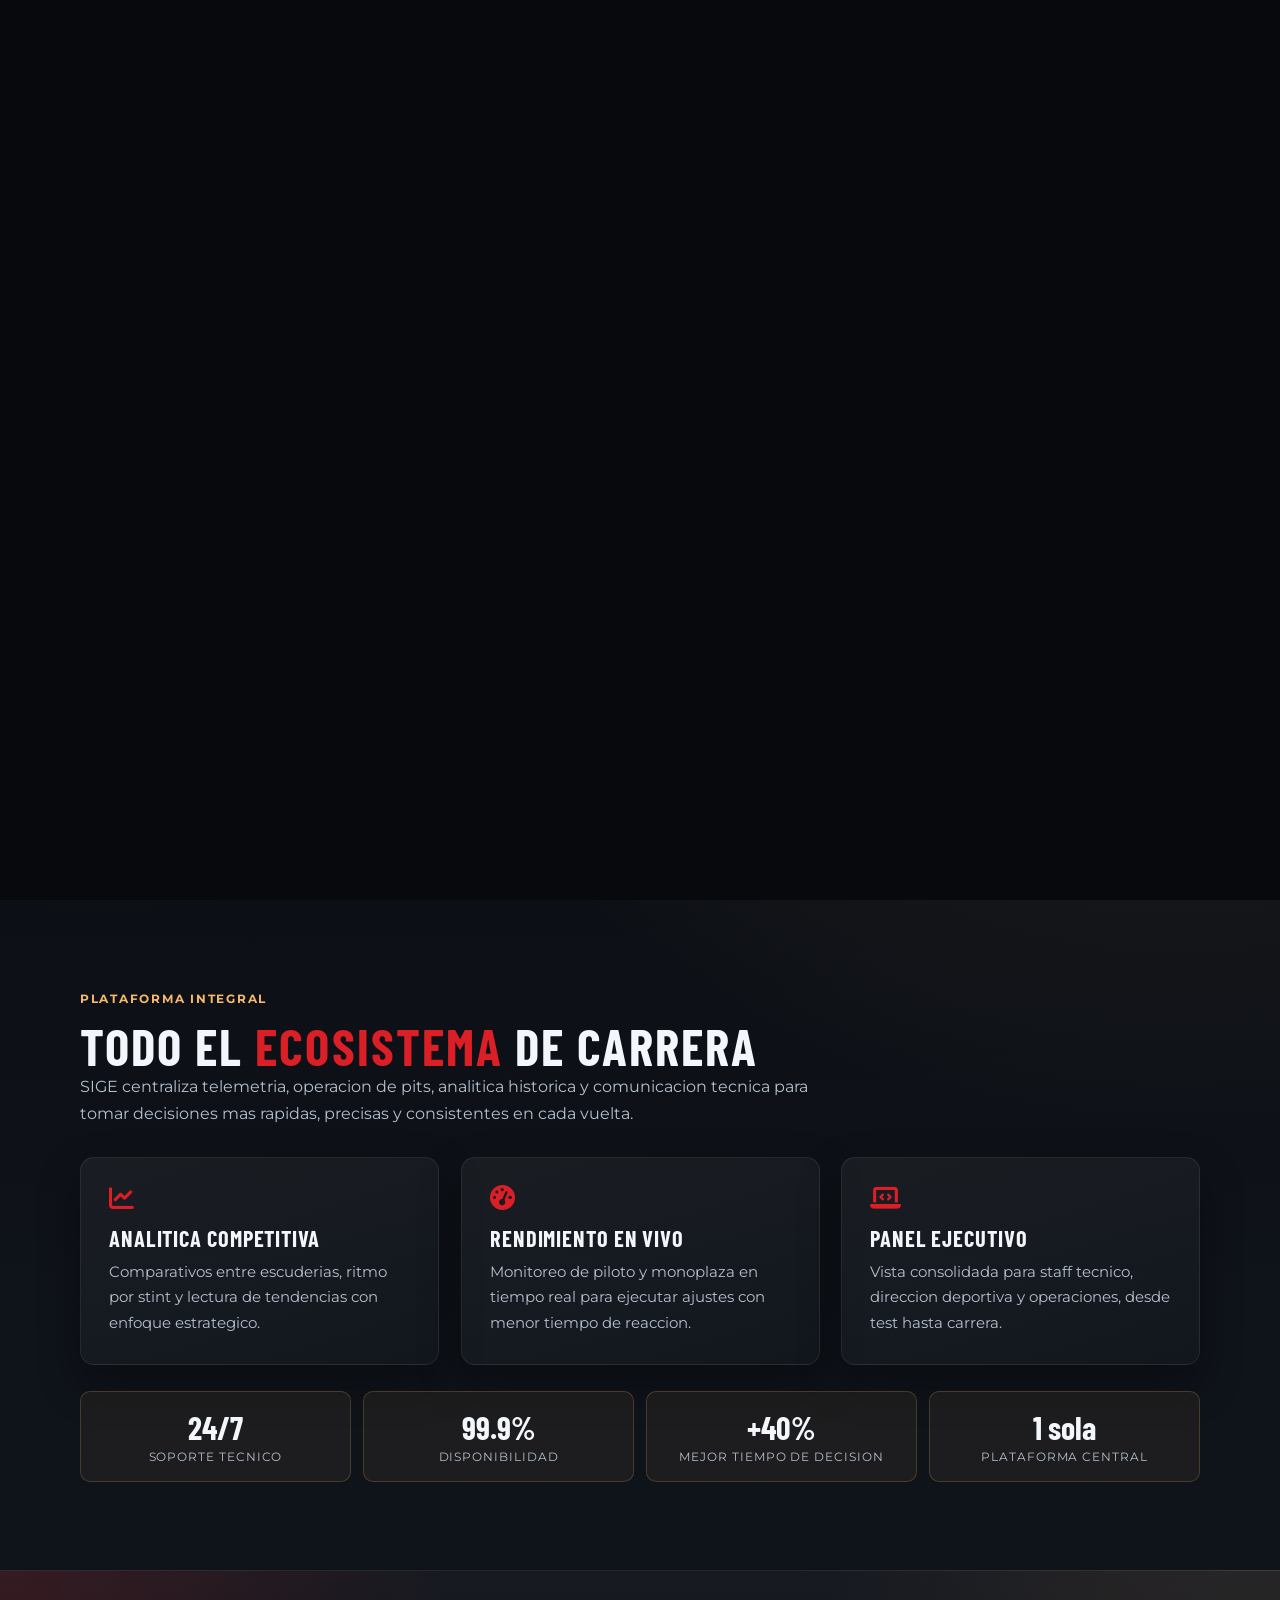
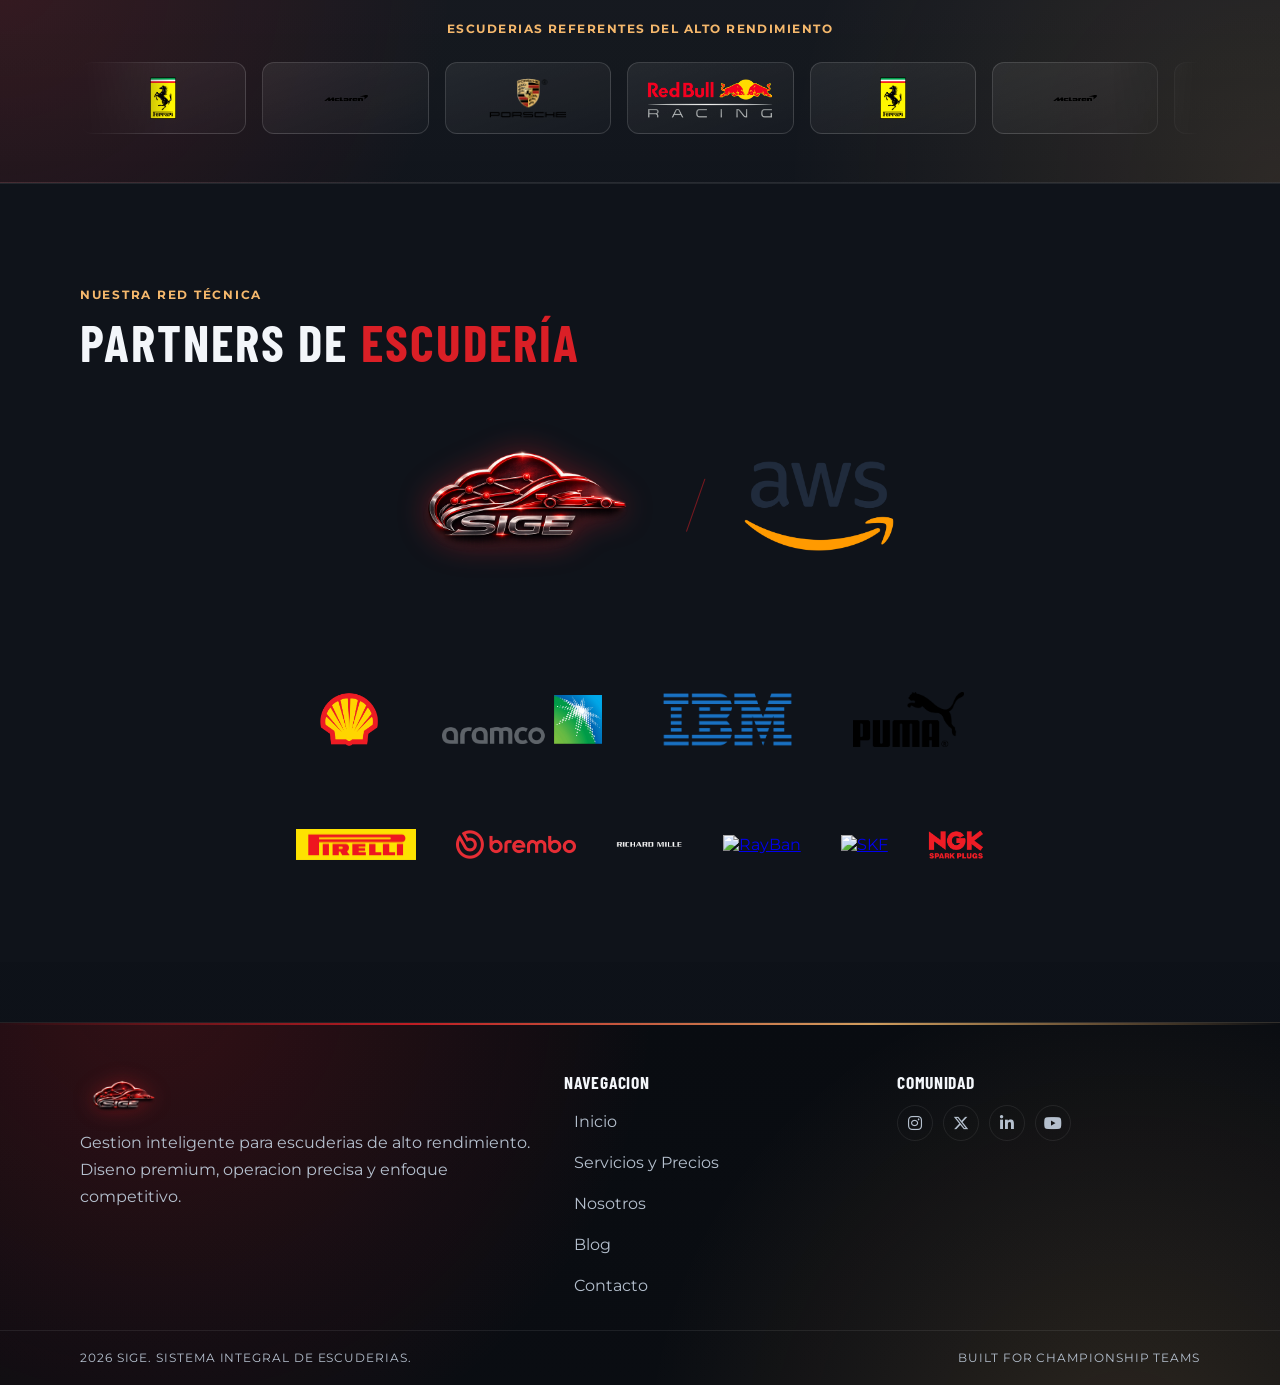
==== commit 4fd29146: "se agregan patrocinadores de distintas marcas tambien se cambia la foto de index por un video" ====
--- a/index.html
+++ b/index.html
@@ -9,11 +9,13 @@
   <script src="js/index.js" defer></script>
 </head>
 <body class="page-home">
+
   <div class="splash-screen" id="splashScreen">
     <div class="splash-logo">
       <img src="assets/img/SIGELOGO.PNG" alt="SIGE Loading">
     </div>
   </div>
+
   <header class="site-header">
     <div class="site-header-inner">
       <a href="index.html" class="logo-container">
@@ -35,6 +37,11 @@
 
   <main>
     <section class="hero hero-home">
+      <video autoplay muted loop playsinline class="hero-video">
+        <source src="assets/videos/IndexVideo.mp4" type="video/mp4">
+        Tu navegador no soporta la reproducción de video.
+      </video>
+
       <div class="hero-content fade-in">
         <p class="hero-subtitle">Ingenieria de alto rendimiento</p>
         <h1 class="hero-title">SIGE para <span>escuderias</span> que compiten por todo</h1>
@@ -98,6 +105,66 @@
         </div>
       </div>
     </section>
+
+    <section class="section partners-section">
+      <div class="container">
+        <div class="section-heading fade-in">
+          <p class="eyebrow">Nuestra red técnica</p>
+          <h2 class="section-title">Partners de <span>Escudería</span></h2>
+        </div>
+
+        <div class="partners-grid">
+          
+          <div class="partner-row title-partner fade-in">
+            <div class="title-logo-wrapper">
+              <div class="logo-box">
+                <img src="assets/img/SIGELOGO.PNG" alt="SIGE Logo" class="main-logo-f1">
+              </div>
+              <span class="divider">/</span>
+              <a href="https://aws.amazon.com/es/" target="_blank" rel="noopener noreferrer" class="logo-box">
+                <img src="assets/img/awslogo.png" alt="AWS" class="partner-logo-title">
+              </a>
+            </div>
+          </div>
+
+          <div class="partner-row premium-partners fade-in">
+            <a href="https://www.shell.com/" target="_blank" rel="noopener noreferrer" class="partner-card">
+              <img src="assets/img/LogoShell.png" alt="Shell">
+            </a>
+            <a href="https://www.aramco.com/" target="_blank" rel="noopener noreferrer" class="partner-card">
+              <img src="assets/img/LogoAramco.png" alt="Aramco">
+            </a>
+            <a href="https://www.ibm.com/" target="_blank" rel="noopener noreferrer" class="partner-card">
+              <img src="assets/img/LogoIbm.svg.png" alt="IBM">
+            </a>
+            <a href="https://us.puma.com/" target="_blank" rel="noopener noreferrer" class="partner-card">
+              <img src="assets/img/LogoPuma.png" alt="Puma">
+            </a>
+          </div>
+
+          <div class="partner-row technical-partners fade-in">
+            <a href="https://www.pirelli.com/" target="_blank" rel="noopener noreferrer" class="partner-card-mini">
+              <img src="assets/img/LogoPirelli.svg.png" alt="Pirelli">
+            </a>
+            <a href="https://www.brembo.com/" target="_blank" rel="noopener noreferrer" class="partner-card-mini">
+              <img src="assets/img/LogoBrembo.png" alt="Brembo">
+            </a>
+            <a href="https://www.richardmille.com/" target="_blank" rel="noopener noreferrer" class="partner-card-mini">
+              <img src="assets/img/LogoRichard.png" alt="Richard Mille">
+            </a>
+            <a href="https://www.ray-ban.com/" target="_blank" rel="noopener noreferrer" class="partner-card-mini">
+              <img src="assets/img/LogoRayBan.png" alt="RayBan">
+            </a>
+            <a href="https://www.skf.com/" target="_blank" rel="noopener noreferrer" class="partner-card-mini">
+              <img src="assets/img/LogoSKF.png" alt="SKF">
+            </a>
+            <a href="https://www.ngkntk.com/" target="_blank" rel="noopener noreferrer" class="partner-card-mini">
+              <img src="assets/img/LogoNgkpng.png" alt="NGK">
+            </a>
+          </div>
+        </div>
+      </div>
+    </section>
   </main>
 
   <footer class="site-footer">
@@ -136,6 +203,4 @@
     </div>
   </footer>
 </body>
-</html>
-
-
+</html>
--- a/css/styles.css
+++ b/css/styles.css
@@ -31,6 +31,7 @@
     overflow: hidden;
 }
 
+/* --- SPLASH SCREEN --- */
 .splash-screen {
     position: fixed;
     inset: 0;
@@ -83,37 +84,19 @@
 }
 
 @keyframes splashGlow {
-    0% {
-        box-shadow: 0 0 60px rgba(218, 31, 38, 1), inset 0 0 40px rgba(218, 31, 38, 0.5);
-        transform: scale(1);
-    }
-    100% {
-        box-shadow: 0 0 20px rgba(218, 31, 38, 0.3), inset 0 0 10px rgba(218, 31, 38, 0.1);
-        transform: scale(1.2);
-    }
+    0% { box-shadow: 0 0 60px rgba(218, 31, 38, 1), inset 0 0 40px rgba(218, 31, 38, 0.5); transform: scale(1); }
+    100% { box-shadow: 0 0 20px rgba(218, 31, 38, 0.3), inset 0 0 10px rgba(218, 31, 38, 0.1); transform: scale(1.2); }
 }
 
 @keyframes splashZoom {
-    0% {
-        transform: scale(0.8);
-        opacity: 0.8;
-    }
-    100% {
-        transform: scale(1);
-        opacity: 1;
-    }
+    0% { transform: scale(0.8); opacity: 0.8; }
+    100% { transform: scale(1); opacity: 1; }
 }
 
 @keyframes splashPulse {
-    0% {
-        opacity: 1;
-    }
-    85% {
-        opacity: 1;
-    }
-    100% {
-        opacity: 0;
-    }
+    0% { opacity: 1; }
+    85% { opacity: 1; }
+    100% { opacity: 0; }
 }
 
 body {
@@ -141,10 +124,7 @@
     padding: 88px 0;
 }
 
-h1,
-h2,
-h3,
-h4 {
+h1, h2, h3, h4 {
     font-family: "Barlow Condensed", sans-serif;
     text-transform: uppercase;
     letter-spacing: 0.04em;
@@ -155,9 +135,7 @@
     line-height: 1.7;
 }
 
-.section-heading {
-    margin-bottom: 30px;
-}
+.section-heading { margin-bottom: 30px; }
 
 .eyebrow {
     display: inline-block;
@@ -174,13 +152,8 @@
     line-height: 1.05;
 }
 
-.section-title span {
-    color: var(--accent);
-}
-
-.section-intro {
-    max-width: 760px;
-}
+.section-title span { color: var(--accent); }
+.section-intro { max-width: 760px; }
 
 .btn {
     display: inline-flex;
@@ -212,10 +185,9 @@
     box-shadow: 0 8px 20px rgba(218, 31, 38, 0.35);
 }
 
-.btn-solid:hover {
-    box-shadow: 0 12px 28px rgba(218, 31, 38, 0.48);
-}
-
+.btn-solid:hover { box-shadow: 0 12px 28px rgba(218, 31, 38, 0.48); }
+
+/* --- HEADER --- */
 .site-header {
     position: fixed;
     inset: 0 0 auto;
@@ -259,27 +231,8 @@
     transition: transform var(--transition), filter var(--transition);
 }
 
-.site-header .logo-container img {
-    height: 56px;
-}
-
-.page-home .site-header .logo-container img {
-    height: 62px;
-}
-
-.site-footer .logo-container {
-    padding: 8px 12px;
-    border-radius: 12px;
-    border: 1px solid rgba(245, 184, 108, 0.2);
-    background: linear-gradient(160deg, rgba(255, 255, 255, 0.03), rgba(218, 31, 38, 0.08));
-    display: inline-flex;
-}
-
-.site-footer .logo-container img {
-    height: 64px;
-    filter: drop-shadow(0 0 12px rgba(218, 31, 38, 0.42));
-    display: block;
-}
+.site-header .logo-container img { height: 56px; }
+.page-home .site-header .logo-container img { height: 62px; }
 
 .logo-container:hover img {
     transform: translateZ(0) scale(1.03);
@@ -337,9 +290,7 @@
 }
 
 .main-nav a:hover::after,
-.main-nav a.active::after {
-    transform: scaleX(1);
-}
+.main-nav a.active::after { transform: scaleX(1); }
 
 .nav-toggle {
     display: none;
@@ -352,6 +303,7 @@
     cursor: pointer;
 }
 
+/* --- SECCIÓN HERO (Optimizada con Video) --- */
 .hero {
     position: relative;
     min-height: 64vh;
@@ -361,26 +313,27 @@
     padding-top: calc(var(--header-height) + 30px);
     background-size: cover;
     background-position: center;
+    background-color: #000;
+    overflow: hidden;
 }
 
 .hero-home {
     min-height: 100vh;
 }
 
-.page-home .hero {
-    background-image: url("../assets/img/Autof1Inicio.jpg");
-}
-
-.page-servicios .hero {
-    background-image: url("https://images.unsplash.com/photo-1505504852924-ac6b4d3c40f5?q=80&w=1920&auto=format&fit=crop");
-}
-
-.page-nosotros .hero,
-.page-blog .hero,
-.page-contacto .hero {
-    background-image: url("https://images.unsplash.com/photo-1541348263662-e06836264b98?q=80&w=1920&auto=format&fit=crop");
-}
-
+/* Video Background */
+.hero-video {
+    position: absolute;
+    top: 50%;
+    left: 50%;
+    width: 100%;
+    height: 100%;
+    object-fit: cover;
+    transform: translate(-50%, -50%);
+    z-index: 0;
+}
+
+/* Degradado sobre el video o imagen */
 .hero::before {
     content: "";
     position: absolute;
@@ -388,11 +341,12 @@
     background:
         linear-gradient(to bottom, rgba(4, 5, 7, 0.22) 0%, rgba(5, 7, 9, 0.78) 66%, var(--bg-1) 100%),
         linear-gradient(120deg, rgba(218, 31, 38, 0.16) 0%, transparent 45%);
+    z-index: 1;
 }
 
 .hero-content {
     position: relative;
-    z-index: 1;
+    z-index: 2;
     width: min(940px, 90%);
 }
 
@@ -402,9 +356,7 @@
     margin-bottom: 16px;
 }
 
-.hero-title span {
-    color: var(--accent);
-}
+.hero-title span { color: var(--accent); }
 
 .hero-subtitle {
     margin-bottom: 14px;
@@ -428,6 +380,13 @@
     gap: 12px;
 }
 
+/* Imágenes de fondo solo para páginas internas */
+.page-servicios .hero { background-image: url("https://images.unsplash.com/photo-1505504852924-ac6b4d3c40f5?q=80&w=1920&auto=format&fit=crop"); }
+.page-nosotros .hero,
+.page-blog .hero,
+.page-contacto .hero { background-image: url("https://images.unsplash.com/photo-1541348263662-e06836264b98?q=80&w=1920&auto=format&fit=crop"); }
+
+/* --- COMPONENTES GLOBALES --- */
 .content-grid {
     display: grid;
     gap: 22px;
@@ -451,20 +410,9 @@
     box-shadow: 0 20px 40px rgba(218, 31, 38, 0.2);
 }
 
-.card i {
-    color: var(--accent);
-    font-size: 1.55rem;
-    margin-bottom: 14px;
-}
-
-.card h3 {
-    font-size: 1.4rem;
-    margin-bottom: 8px;
-}
-
-.card p {
-    font-size: 0.94rem;
-}
+.card i { color: var(--accent); font-size: 1.55rem; margin-bottom: 14px; }
+.card h3 { font-size: 1.4rem; margin-bottom: 8px; }
+.card p { font-size: 0.94rem; }
 
 .kpi-strip {
     display: grid;
@@ -481,239 +429,10 @@
     padding: 16px;
 }
 
-.kpi strong {
-    display: block;
-    font-family: "Barlow Condensed", sans-serif;
-    font-size: 2rem;
-    color: var(--text);
-}
-
-.kpi span {
-    text-transform: uppercase;
-    letter-spacing: 0.08em;
-    font-size: 0.72rem;
-    color: var(--text-soft);
-}
-
-.team-layout {
-    display: grid;
-    gap: 22px;
-    grid-template-columns: minmax(270px, 360px) minmax(280px, 1fr);
-}
-
-.team-layout + .team-layout {
-    margin-top: 24px;
-}
-
-.team-photo {
-    border-radius: var(--radius);
-    overflow: hidden;
-    border: 1px solid var(--line);
-    min-height: 420px;
-}
-
-.team-photo img {
-    width: 100%;
-    height: 100%;
-    object-fit: cover;
-}
-
-.team-role {
-    color: var(--accent-alt);
-    text-transform: uppercase;
-    letter-spacing: 0.11em;
-    font-size: 0.78rem;
-    font-weight: 700;
-}
-
-.team-name {
-    font-size: 2.2rem;
-    margin: 8px 0 14px;
-}
-
-.service-list {
-    display: grid;
-    gap: 20px;
-    grid-template-columns: repeat(auto-fit, minmax(240px, 1fr));
-}
-
-.pricing-grid {
-    margin-top: 24px;
-    display: grid;
-    gap: 24px;
-    grid-template-columns: repeat(auto-fit, minmax(255px, 1fr));
-}
-
-.pricing-card {
-    position: relative;
-    padding: 30px 26px;
-    border-radius: var(--radius);
-    border: 1px solid var(--line);
-    background: linear-gradient(165deg, #141a22 0%, #10151d 100%);
-    display: flex;
-    flex-direction: column;
-    gap: 18px;
-    box-shadow: var(--shadow);
-}
-
-.pricing-card.popular {
-    border-color: rgba(218, 31, 38, 0.45);
-    background:
-        linear-gradient(180deg, rgba(218, 31, 38, 0.16) 0%, rgba(20, 26, 34, 1) 30%),
-        linear-gradient(165deg, #141a22 0%, #10151d 100%);
-}
-
-.pricing-tag {
-    position: absolute;
-    top: -12px;
-    left: 22px;
-    padding: 5px 12px;
-    font-size: 0.66rem;
-    text-transform: uppercase;
-    letter-spacing: 0.1em;
-    font-weight: 700;
-    border-radius: 999px;
-    background: var(--accent);
-}
-
-.pricing-card h3 {
-    font-size: 1.8rem;
-}
-
-.price {
-    font-family: "Barlow Condensed", sans-serif;
-    font-size: 2.6rem;
-    line-height: 1;
-}
-
-.price span {
-    font-size: 0.78rem;
-    letter-spacing: 0.1em;
-    text-transform: uppercase;
-    color: var(--text-soft);
-    margin-left: 8px;
-}
-
-.pricing-features {
-    list-style: none;
-    display: grid;
-    gap: 10px;
-}
-
-.pricing-features li {
-    color: var(--text-soft);
-    font-size: 0.9rem;
-    display: flex;
-    gap: 8px;
-}
-
-.pricing-features i {
-    color: var(--accent-alt);
-    margin-top: 2px;
-}
-
-.contact-grid {
-    display: grid;
-    gap: 24px;
-    grid-template-columns: minmax(240px, 380px) minmax(280px, 1fr);
-}
-
-.contact-list {
-    list-style: none;
-    display: grid;
-    gap: 14px;
-    margin-top: 24px;
-}
-
-.contact-list li {
-    display: flex;
-    gap: 10px;
-    align-items: flex-start;
-    color: var(--text-soft);
-}
-
-.contact-list i {
-    color: var(--accent-alt);
-    margin-top: 2px;
-}
-
-.form-card {
-    border-radius: var(--radius);
-    border: 1px solid var(--line);
-    background: rgba(255, 255, 255, 0.02);
-    padding: 24px;
-}
-
-label {
-    display: block;
-    margin-bottom: 6px;
-    font-size: 0.75rem;
-    text-transform: uppercase;
-    letter-spacing: 0.1em;
-    color: var(--text-soft);
-    font-weight: 600;
-}
-
-input,
-textarea {
-    width: 100%;
-    margin-bottom: 14px;
-    padding: 13px 14px;
-    border: 1px solid var(--line);
-    border-radius: 10px;
-    background: #0f141c;
-    color: var(--text);
-    font: inherit;
-}
-
-input:focus,
-textarea:focus {
-    border-color: rgba(245, 184, 108, 0.45);
-    outline: none;
-}
-
-.blog-grid {
-    display: grid;
-    gap: 22px;
-    grid-template-columns: repeat(auto-fit, minmax(280px, 1fr));
-}
-
-.post-card {
-    border-radius: var(--radius);
-    overflow: hidden;
-    background: var(--surface);
-    border: 1px solid var(--line);
-    transition: var(--transition);
-}
-
-.post-card:hover {
-    transform: translateY(-6px);
-    border-color: rgba(245, 184, 108, 0.3);
-}
-
-.post-card img {
-    width: 100%;
-    height: 220px;
-    object-fit: cover;
-}
-
-.post-content {
-    padding: 22px;
-}
-
-.post-date {
-    color: var(--accent-alt);
-    font-size: 0.72rem;
-    letter-spacing: 0.12em;
-    text-transform: uppercase;
-    font-weight: 700;
-}
-
-.post-content h3 {
-    margin: 10px 0;
-    font-size: 1.5rem;
-}
-
+.kpi strong { display: block; font-family: "Barlow Condensed", sans-serif; font-size: 2rem; color: var(--text); }
+.kpi span { text-transform: uppercase; letter-spacing: 0.08em; font-size: 0.72rem; color: var(--text-soft); }
+
+/* --- SPONSORS (Carrusel original) --- */
 .sponsors {
     border-top: 1px solid var(--line);
     border-bottom: 1px solid var(--line);
@@ -723,10 +442,7 @@
         linear-gradient(180deg, rgba(255, 255, 255, 0.03), rgba(255, 255, 255, 0.01));
 }
 
-.sponsors .container {
-    padding: 48px 0;
-}
-
+.sponsors .container { padding: 48px 0; }
 .sponsors-heading {
     text-align: center;
     text-transform: uppercase;
@@ -775,139 +491,140 @@
     filter: saturate(1.02) contrast(1.04);
 }
 
-.sponsor-logo:hover {
-    transform: translateY(-3px);
-    border-color: rgba(245, 184, 108, 0.45);
-    box-shadow: 0 14px 22px rgba(0, 0, 0, 0.26);
-}
-
-.sponsor-carousel:hover .sponsor-track {
-    animation-play-state: paused;
-}
+.sponsor-logo:hover { transform: translateY(-3px); border-color: rgba(245, 184, 108, 0.45); box-shadow: 0 14px 22px rgba(0, 0, 0, 0.26); }
+.sponsor-carousel:hover .sponsor-track { animation-play-state: paused; }
 
 @keyframes sponsorScrollRight {
-    from {
-        transform: translateX(-50%);
-    }
-    to {
-        transform: translateX(0);
-    }
-}
-
-.premium-strip {
+    from { transform: translateX(-50%); }
+    to { transform: translateX(0); }
+}
+
+/* --- PARTNERS SECTION: ESTILO F1 SLICK (Sin Recuadros) --- */
+.partners-section {
+    background-color: var(--bg-1);
+    padding: 100px 0;
     border-top: 1px solid var(--line);
-    border-bottom: 1px solid var(--line);
-    background:
-        linear-gradient(90deg, rgba(218, 31, 38, 0.12) 0%, transparent 34%, transparent 66%, rgba(245, 184, 108, 0.12) 100%),
-        rgba(255, 255, 255, 0.02);
-}
-
-.premium-strip .container {
-    padding: 30px 0;
-}
-
-.premium-metrics {
-    display: grid;
-    gap: 14px;
-    grid-template-columns: repeat(auto-fit, minmax(180px, 1fr));
-}
-
-.metric-chip {
-    border: 1px solid rgba(255, 255, 255, 0.12);
-    border-radius: 12px;
-    padding: 14px 16px;
-    text-align: center;
-    background: linear-gradient(160deg, rgba(255, 255, 255, 0.06), rgba(255, 255, 255, 0.02));
-}
-
-.metric-chip strong {
-    display: block;
-    color: var(--text);
-    font-family: "Barlow Condensed", sans-serif;
-    font-size: 2rem;
-    line-height: 1;
-    margin-bottom: 6px;
-}
-
-.metric-chip span {
-    color: var(--text-soft);
-    text-transform: uppercase;
-    letter-spacing: 0.09em;
-    font-size: 0.68rem;
-    font-weight: 700;
-}
-
-.section-cta {
-    padding: 80px 0;
-}
-
-.cta-panel {
-    border-radius: 16px;
-    border: 1px solid rgba(245, 184, 108, 0.28);
-    background:
-        radial-gradient(circle at 10% 0%, rgba(218, 31, 38, 0.2), transparent 40%),
-        radial-gradient(circle at 92% 100%, rgba(245, 184, 108, 0.16), transparent 46%),
-        linear-gradient(165deg, rgba(17, 22, 29, 0.95), rgba(11, 14, 19, 0.96));
-    box-shadow: 0 20px 46px rgba(0, 0, 0, 0.34);
-    padding: 34px;
-    text-align: center;
-}
-
-.cta-kicker {
-    color: var(--accent-alt);
-    text-transform: uppercase;
-    letter-spacing: 0.16em;
-    font-size: 0.7rem;
-    font-weight: 700;
-    margin-bottom: 10px;
-}
-
-.cta-title {
-    font-size: clamp(2rem, 4.5vw, 3rem);
-    margin-bottom: 12px;
-}
-
-.cta-title span {
+}
+
+.partners-grid {
+    display: flex;
+    flex-direction: column;
+    gap: 80px;
+    align-items: center;
+    width: 100%;
+}
+
+.partner-row {
+    display: flex;
+    flex-wrap: wrap;
+    justify-content: center;
+    align-items: center;
+    width: 100%;
+}
+
+/* 1. Title Partner (SIGE / AWS) - Layout Integrado, Sin Caja */
+.title-logo-wrapper {
+    display: flex;
+    align-items: center;
+    justify-content: center;
+    gap: 30px;
+    width: 100%;
+    padding: 20px 0;
+}
+
+.logo-box {
+    display: flex;
+    align-items: center;
+    justify-content: center;
+}
+
+.main-logo-f1 {
+    width: 260px !important;
+    height: auto !important;
+    object-fit: contain;
+    filter: drop-shadow(0 0 15px rgba(218, 31, 38, 0.4));
+}
+
+.partner-logo-title {
+    width: 150px !important;
+    height: auto !important;
+    object-fit: contain;
+    /* Sin filtros oscuros, siempre con su color 100% original */
+}
+
+.divider {
+    font-size: 3.5rem;
+    font-weight: 100;
     color: var(--accent);
-}
-
-.cta-desc {
-    max-width: 760px;
-    margin: 0 auto 22px;
-}
-
-.cta-actions {
-    display: flex;
-    justify-content: center;
-    gap: 12px;
-    flex-wrap: wrap;
-}
-
-.premium-list {
-    list-style: none;
-    display: grid;
-    gap: 10px;
-    margin-top: 18px;
-}
-
-.premium-list li {
-    display: flex;
-    gap: 10px;
-    align-items: flex-start;
-    color: var(--text-soft);
-}
-
-.premium-list i {
-    color: var(--accent-alt);
-    margin-top: 3px;
-}
-
-.post-card .btn,
-.pricing-card .btn,
-.contact-grid .btn {
-    width: fit-content;
-}
-
+    opacity: 0.5;
+    margin: 0 10px;
+}
+
+/* 2. Partners Secundarios (Premium & Technical) - Minimalismo Puro */
+.premium-partners { gap: 60px; }
+.technical-partners { gap: 40px; }
+
+.partner-card, .partner-card-mini {
+    display: flex;
+    justify-content: center;
+    align-items: center;
+    background: transparent;
+    border: none;
+    padding: 0;
+    border-radius: 0;
+    width: auto;
+    height: auto;
+    cursor: pointer;
+    transition: var(--transition);
+}
+
+/* Imágenes con tamaños fijos y COLORES ORIGINALES SIEMPRE */
+.partner-card img {
+    max-height: 55px;
+    max-width: 160px;
+    object-fit: contain;
+    transition: var(--transition);
+}
+
+.partner-card-mini img {
+    max-height: 35px;
+    max-width: 120px;
+    object-fit: contain;
+    transition: var(--transition);
+}
+
+/* HOVER: Solo agrega sombra y un mini zoom, respetando el color */
+.partner-card:hover img, 
+.partner-card-mini:hover img {
+    filter: drop-shadow(0 0 10px rgba(218, 31, 38, 0.4));
+    transform: scale(1.04);
+}
+
+/* --- SECCIONES VARIAS (Team, Contacto, Blog) --- */
+.team-layout { display: grid; gap: 22px; grid-template-columns: minmax(270px, 360px) minmax(280px, 1fr); }
+.team-layout + .team-layout { margin-top: 24px; }
+.team-photo { border-radius: var(--radius); overflow: hidden; border: 1px solid var(--line); min-height: 420px; }
+.team-photo img { width: 100%; height: 100%; object-fit: cover; }
+.team-role { color: var(--accent-alt); text-transform: uppercase; letter-spacing: 0.11em; font-size: 0.78rem; font-weight: 700; }
+.team-name { font-size: 2.2rem; margin: 8px 0 14px; }
+
+.pricing-grid { margin-top: 24px; display: grid; gap: 24px; grid-template-columns: repeat(auto-fit, minmax(255px, 1fr)); }
+.pricing-card { position: relative; padding: 30px 26px; border-radius: var(--radius); border: 1px solid var(--line); background: linear-gradient(165deg, #141a22 0%, #10151d 100%); display: flex; flex-direction: column; gap: 18px; box-shadow: var(--shadow); }
+.pricing-card.popular { border-color: rgba(218, 31, 38, 0.45); background: linear-gradient(180deg, rgba(218, 31, 38, 0.16) 0%, rgba(20, 26, 34, 1) 30%), linear-gradient(165deg, #141a22 0%, #10151d 100%); }
+.pricing-tag { position: absolute; top: -12px; left: 22px; padding: 5px 12px; font-size: 0.66rem; text-transform: uppercase; letter-spacing: 0.1em; font-weight: 700; border-radius: 999px; background: var(--accent); }
+.price { font-family: "Barlow Condensed", sans-serif; font-size: 2.6rem; line-height: 1; }
+
+.contact-grid { display: grid; gap: 24px; grid-template-columns: minmax(240px, 380px) minmax(280px, 1fr); }
+.form-card { border-radius: var(--radius); border: 1px solid var(--line); background: rgba(255, 255, 255, 0.02); padding: 24px; }
+input, textarea { width: 100%; margin-bottom: 14px; padding: 13px 14px; border: 1px solid var(--line); border-radius: 10px; background: #0f141c; color: var(--text); font: inherit; }
+
+.blog-grid { display: grid; gap: 22px; grid-template-columns: repeat(auto-fit, minmax(280px, 1fr)); }
+.post-card { border-radius: var(--radius); overflow: hidden; background: var(--surface); border: 1px solid var(--line); transition: var(--transition); }
+.post-card:hover { transform: translateY(-6px); border-color: rgba(245, 184, 108, 0.3); }
+.post-card img { width: 100%; height: 220px; object-fit: cover; }
+.post-content { padding: 22px; }
+
+/* --- FOOTER --- */
 .site-footer {
     position: relative;
     border-top: 1px solid var(--line);
@@ -928,210 +645,36 @@
     opacity: 0.85;
 }
 
-.footer-content {
-    padding: 48px 0 28px;
-    display: grid;
-    gap: 30px;
-    grid-template-columns: minmax(220px, 1.2fr) minmax(180px, 0.8fr) minmax(180px, 0.8fr);
-}
-
-.footer-content > div {
-    position: relative;
-    padding: 18px;
-    border-radius: 14px;
-    border: 1px solid rgba(255, 255, 255, 0.06);
-    background: linear-gradient(160deg, rgba(255, 255, 255, 0.03), rgba(255, 255, 255, 0.015));
-    transition: transform var(--transition), border-color var(--transition), box-shadow var(--transition);
-}
-
-.footer-content > div:hover {
-    transform: translateY(-4px);
-    border-color: rgba(245, 184, 108, 0.26);
-    box-shadow: 0 16px 30px rgba(0, 0, 0, 0.28);
-}
-
-.footer-title {
-    font-size: 1.1rem;
-    margin-bottom: 12px;
-}
-
-.footer-links {
-    list-style: none;
-    display: grid;
-    gap: 8px;
-}
-
-.footer-links a {
-    position: relative;
-    display: inline-flex;
-    align-items: center;
-    gap: 8px;
-    padding: 7px 10px;
-    border-radius: 10px;
-    color: var(--text-soft);
-    text-decoration: none;
-    transition: color var(--transition), transform var(--transition), background var(--transition);
-}
-
-.footer-links a::before {
-    content: "";
-    width: 0;
-    height: 1px;
-    background: linear-gradient(90deg, var(--accent), var(--accent-alt));
-    transition: width var(--transition);
-}
-
-.footer-links a:hover {
-    color: var(--text);
-    background: rgba(255, 255, 255, 0.04);
-    transform: translateX(4px);
-}
-
-.footer-links a:hover::before,
-.footer-links a:focus-visible::before {
-    width: 16px;
-}
-
-.footer-links a:focus-visible {
-    outline: 1px solid rgba(245, 184, 108, 0.45);
-    outline-offset: 2px;
-}
-
-.social-icons {
-    display: flex;
-    gap: 10px;
-}
-
-.social-icons a {
-    width: 36px;
-    height: 36px;
-    border-radius: 50%;
-    border: 1px solid var(--line);
-    display: inline-flex;
-    align-items: center;
-    justify-content: center;
-    color: var(--text-soft);
-    text-decoration: none;
-    transition: var(--transition);
-}
-
-.social-icons a:hover {
-    color: var(--text);
-    border-color: rgba(245, 184, 108, 0.45);
-    transform: translateY(-4px) scale(1.06);
-    box-shadow: 0 10px 22px rgba(218, 31, 38, 0.28);
-}
-
-.footer-bottom {
-    border-top: 1px solid var(--line);
-}
-
-.footer-bottom .container {
-    min-height: 54px;
-    display: flex;
-    justify-content: space-between;
-    align-items: center;
-    gap: 8px;
-    font-size: 0.72rem;
-    text-transform: uppercase;
-    letter-spacing: 0.08em;
-    color: var(--text-soft);
-}
-
-.site-footer .logo-container {
-    animation: footerLogoPulse 3.6s ease-in-out infinite;
-    transform-origin: center;
-}
-
-@keyframes footerLogoPulse {
-    0% {
-        transform: scale(1);
-    }
-    50% {
-        transform: scale(1.02);
-    }
-    100% {
-        transform: scale(1);
-    }
-}
-
-.section-motion {
-    opacity: 0;
-    transform: translateY(26px) scale(0.995);
-    transition: opacity 0.85s ease, transform 0.85s ease;
-    transition-delay: var(--section-delay, 0ms);
-}
-
-.section-motion.visible {
-    opacity: 1;
-    transform: translateY(0) scale(1);
-}
-
-.page-home .hero-title span,
-.page-servicios .hero-title span,
-.page-nosotros .hero-title span,
-.page-blog .hero-title span,
-.page-contacto .hero-title span {
-    animation: titleAccentGlow 3.8s ease-in-out infinite;
-}
-
-@keyframes titleAccentGlow {
-    0% {
-        text-shadow: 0 0 0 rgba(218, 31, 38, 0);
-    }
-    50% {
-        text-shadow: 0 0 14px rgba(218, 31, 38, 0.45);
-    }
-    100% {
-        text-shadow: 0 0 0 rgba(218, 31, 38, 0);
-    }
-}
-
-.fade-in {
-    opacity: 0;
-    transform: translateY(18px);
-    transition: opacity 0.7s ease, transform 0.7s ease;
-    will-change: opacity, transform;
-    backface-visibility: hidden;
-}
-
-.fade-in.visible {
-    opacity: 1;
-    transform: translateZ(0) translateY(0);
-}
+.footer-content { padding: 48px 0 28px; display: grid; gap: 30px; grid-template-columns: minmax(220px, 1.2fr) minmax(180px, 0.8fr) minmax(180px, 0.8fr); }
+.footer-title { font-size: 1.1rem; margin-bottom: 12px; }
+.footer-links { list-style: none; display: grid; gap: 8px; }
+.footer-links a { position: relative; display: inline-flex; align-items: center; gap: 8px; padding: 7px 10px; border-radius: 10px; color: var(--text-soft); text-decoration: none; transition: color var(--transition), transform var(--transition), background var(--transition); }
+.footer-links a:hover { color: var(--text); background: rgba(255, 255, 255, 0.04); transform: translateX(4px); }
+
+.social-icons { display: flex; gap: 10px; }
+.social-icons a { width: 36px; height: 36px; border-radius: 50%; border: 1px solid var(--line); display: inline-flex; align-items: center; justify-content: center; color: var(--text-soft); text-decoration: none; transition: var(--transition); }
+.social-icons a:hover { color: var(--text); border-color: rgba(245, 184, 108, 0.45); transform: translateY(-4px) scale(1.06); box-shadow: 0 10px 22px rgba(218, 31, 38, 0.28); }
+
+.footer-bottom { border-top: 1px solid var(--line); }
+.footer-bottom .container { min-height: 54px; display: flex; justify-content: space-between; align-items: center; gap: 8px; font-size: 0.72rem; text-transform: uppercase; letter-spacing: 0.08em; color: var(--text-soft); }
+
+/* --- ANIMACIONES & RESPONSIVE --- */
+.section-motion { opacity: 0; transform: translateY(26px) scale(0.995); transition: opacity 0.85s ease, transform 0.85s ease; transition-delay: var(--section-delay, 0ms); }
+.section-motion.visible { opacity: 1; transform: translateY(0) scale(1); }
+
+.fade-in { opacity: 0; transform: translateY(18px); transition: opacity 0.7s ease, transform 0.7s ease; will-change: opacity, transform; backface-visibility: hidden; }
+.fade-in.visible { opacity: 1; transform: translateZ(0) translateY(0); }
 
 @media (max-width: 960px) {
-    .team-layout,
-    .contact-grid {
-        grid-template-columns: 1fr;
-    }
-
-    .footer-content {
-        grid-template-columns: 1fr 1fr;
-    }
+    .team-layout, .contact-grid { grid-template-columns: 1fr; }
+    .footer-content { grid-template-columns: 1fr 1fr; }
 }
 
 @media (max-width: 820px) {
-    .site-header {
-        contain: none;
-    }
-
-    .site-header-inner {
-        gap: 10px;
-    }
-
-    .logo-text {
-        display: none;
-    }
-
-    .nav-toggle {
-        display: inline-flex;
-        align-items: center;
-        justify-content: center;
-        flex-shrink: 0;
-        z-index: 1202;
-    }
-
+    .site-header { contain: none; }
+    .logo-text { display: none; }
+    .nav-toggle { display: inline-flex; align-items: center; justify-content: center; flex-shrink: 0; z-index: 1202; }
+    
     .main-nav {
         position: fixed;
         top: var(--header-height);
@@ -1141,7 +684,6 @@
         background: rgba(11, 14, 19, 0.96);
         backdrop-filter: blur(8px);
         border-left: 1px solid var(--line);
-        box-shadow: -20px 0 40px rgba(0, 0, 0, 0.45);
         transform: translateX(100%);
         opacity: 0;
         pointer-events: none;
@@ -1149,99 +691,29 @@
         padding: 20px;
         flex-direction: column;
         align-items: stretch;
-        gap: 10px;
         z-index: 1201;
     }
-
-    .main-nav a {
-        justify-content: flex-start;
-        min-height: 46px;
-        padding: 0 14px;
-    }
-
-    body.nav-open .main-nav,
-    body.page-home.nav-open .main-nav {
-        transform: translateX(0);
-        opacity: 1;
-        pointer-events: auto;
-    }
-
-    body.nav-open,
-    body.page-home.nav-open {
-        overflow: hidden;
-    }
+    
+    body.nav-open .main-nav { transform: translateX(0); opacity: 1; pointer-events: auto; }
+    body.nav-open { overflow: hidden; }
+}
+
+@media (max-width: 768px) {
+    .partners-grid { gap: 50px; }
+    .title-logo-wrapper { flex-direction: column; gap: 20px; }
+    .title-logo-wrapper .divider { display: none; }
+    .premium-partners, .technical-partners { gap: 30px; }
+    .main-logo-f1 { width: 190px !important; }
+    .partner-logo-title { width: 110px !important; }
+    .partner-card img { max-height: 40px; }
+    .partner-card-mini img { max-height: 28px; }
 }
 
 @media (max-width: 640px) {
-    .section {
-        padding: 72px 0;
-    }
-
-    .hero {
-        min-height: 58vh;
-    }
-
-    .hero-home {
-        min-height: 92vh;
-    }
-
-    .hero-desc {
-        font-size: 0.95rem;
-    }
-
-    .site-header .logo-container img,
-    .page-home .site-header .logo-container img {
-        height: 46px;
-    }
-
-    .site-footer .logo-container img {
-        height: 56px;
-    }
-
-    .splash-logo {
-        width: clamp(170px, 55vw, 260px);
-        height: clamp(170px, 55vw, 260px);
-    }
-
-    .premium-strip .container {
-        padding: 22px 0;
-    }
-
-    .sponsors .container {
-        padding: 36px 0;
-    }
-
-    .sponsor-track {
-        gap: 10px;
-    }
-
-    .sponsor-logo {
-        width: clamp(106px, 34vw, 132px);
-        min-height: 58px;
-        padding: 9px 10px;
-    }
-
-    .sponsor-logo img {
-        max-width: 92px;
-        max-height: 32px;
-    }
-
-    .metric-chip strong {
-        font-size: 1.7rem;
-    }
-
-    .cta-panel {
-        padding: 24px 18px;
-    }
-
-    .footer-content {
-        grid-template-columns: 1fr;
-    }
-
-    .footer-bottom .container {
-        min-height: auto;
-        padding: 14px 0;
-        text-align: center;
-        flex-direction: column;
-    }
-}
+    .section { padding: 72px 0; }
+    .hero { min-height: 58vh; }
+    .hero-home { min-height: 92vh; }
+    .sponsor-logo { width: clamp(106px, 34vw, 132px); min-height: 58px; padding: 9px 10px; }
+    .footer-content { grid-template-columns: 1fr; }
+    .footer-bottom .container { text-align: center; flex-direction: column; }
+}
